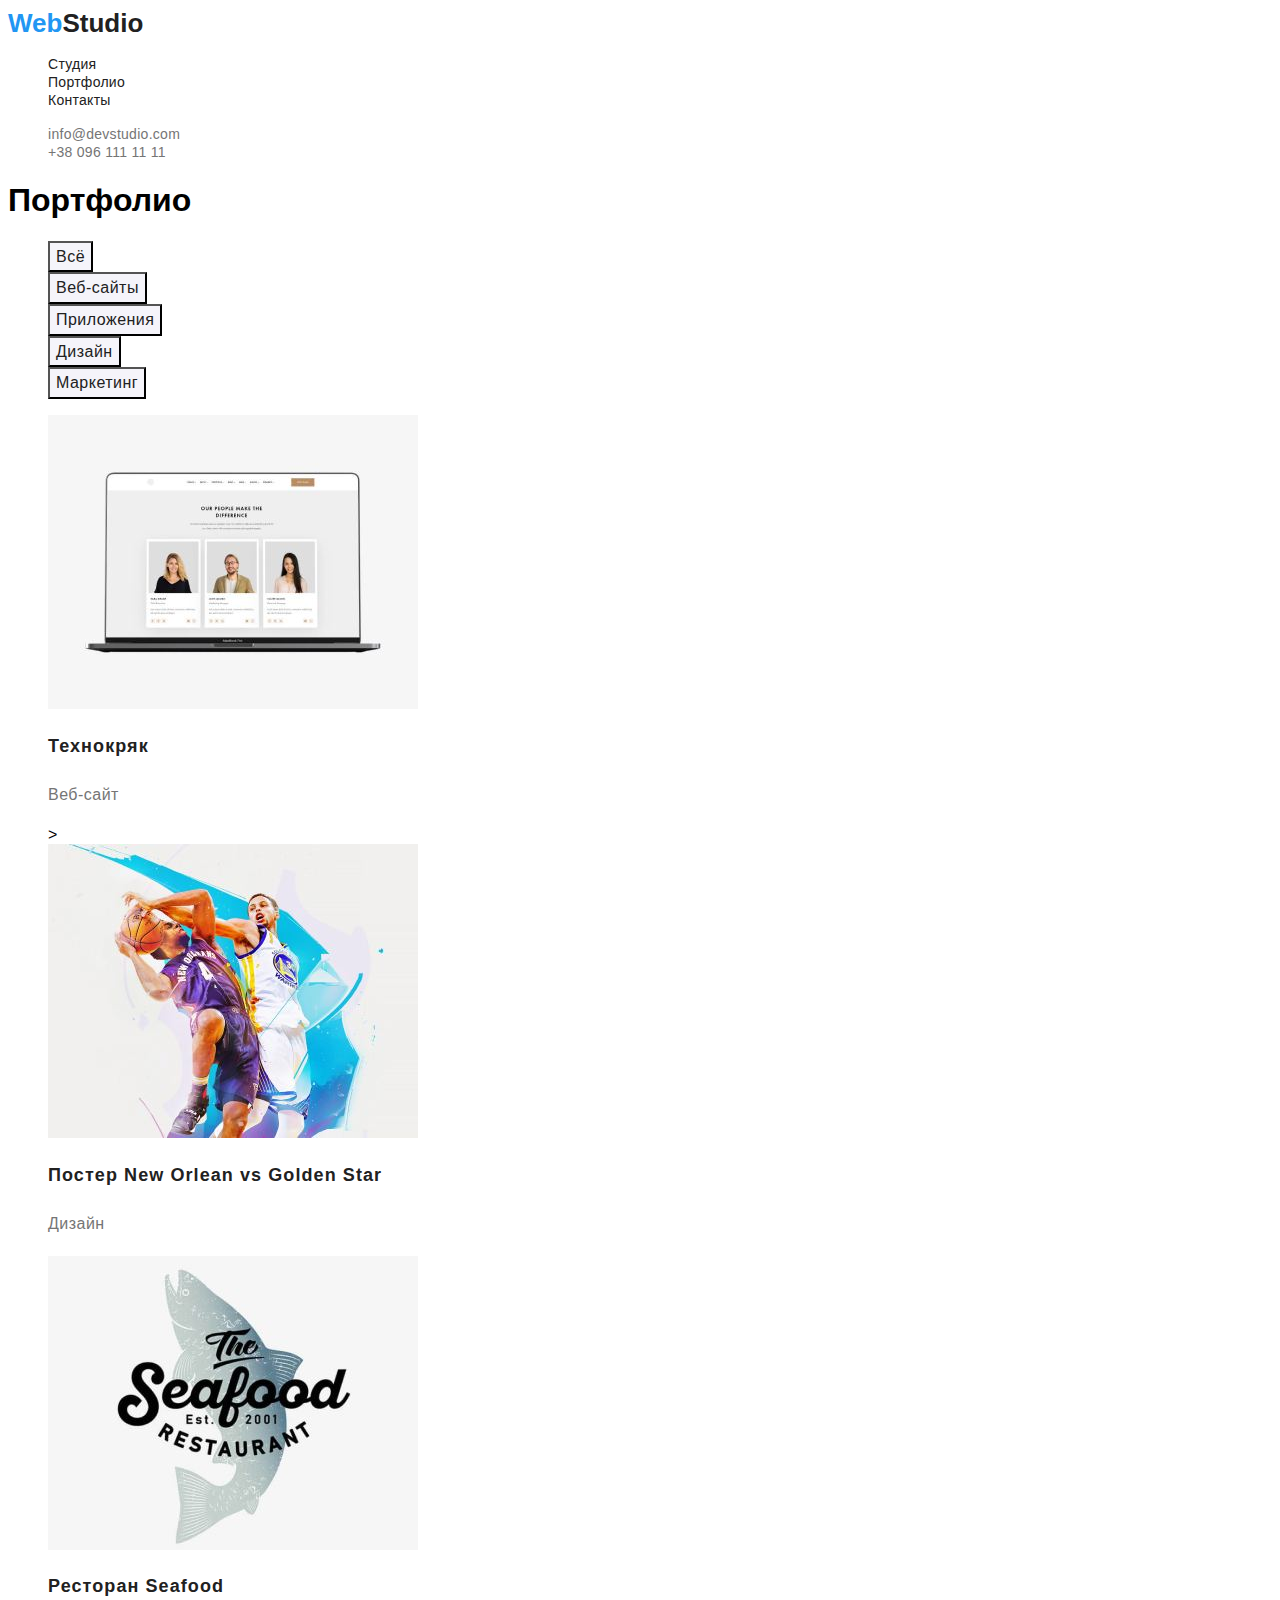
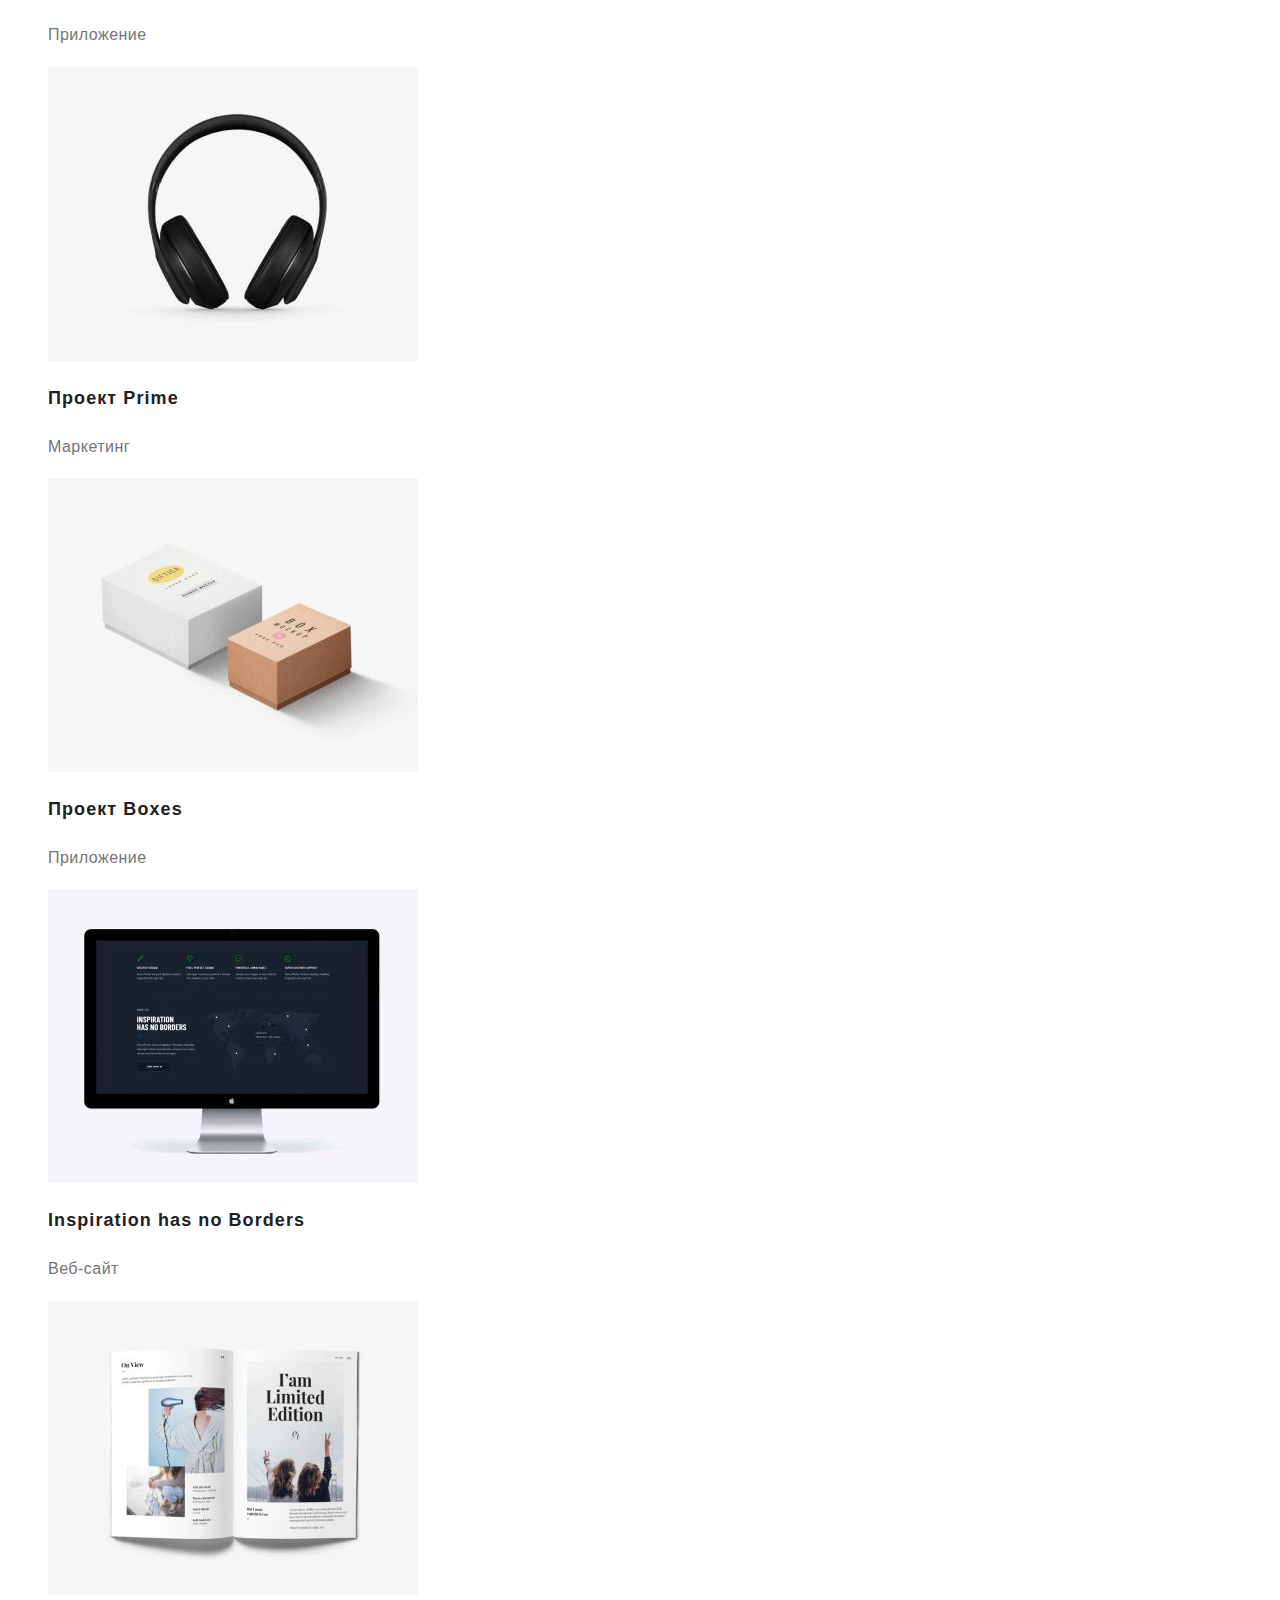
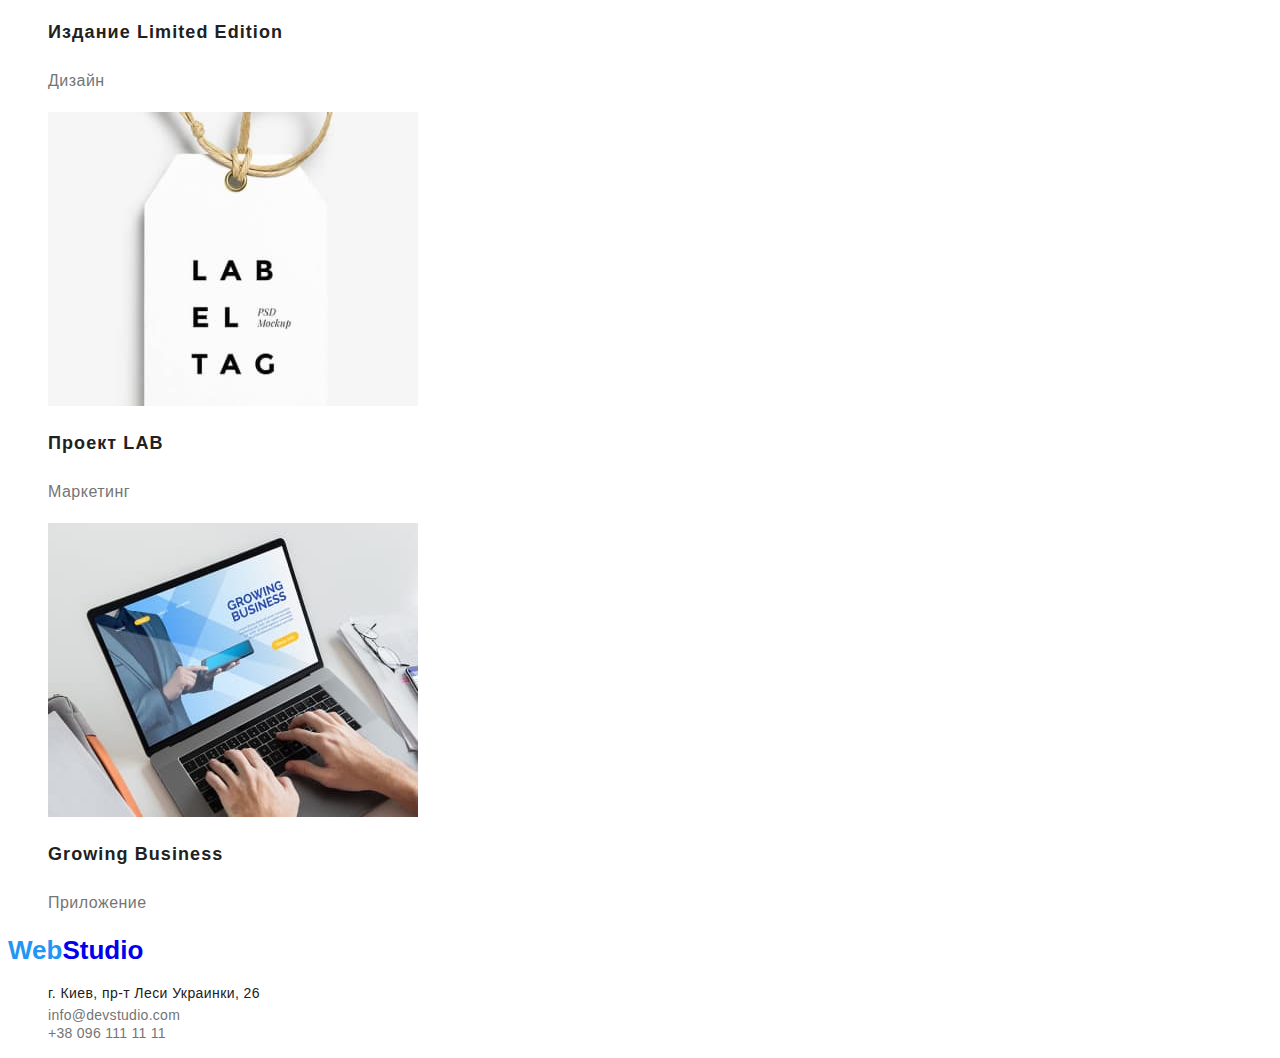
==== portfolio.html @ 3dcfaa9b "добавлена  разметка портфолио" ====
<!DOCTYPE html>
<html lang="ru">
<head>
    <meta charset="UTF-8">
    <meta http-equiv="X-UA-Compatible" content="IE=edge">
    <meta name="viewport" content="width=device-width, initial-scale=1.0">
    <title>Web Studio Portfolio</title>
    <link rel="preconnect" href="https://fonts.gstatic.com">
    <link href="https://fonts.go
            ogleapis.com/css2?family=Raleway:wght@700&family=Roboto:wght@400;500;700;900&display=swap" rel="stylesheet">
    <link rel="stelesheet" href="https://cdnjs.cloudflare.com/ajax/libs/modern-normalize/1.0.0/modern-normalize.min.css">
    <link rel="stylesheet" href="./css/style.css">
</head>
<body>
    <!--Шапка сайта-->
<header class="header">
    <nav class="navigation">
        <a class="logo link" href="./index.html"><span class="logo-web">Web</span><span
                class="logo-studio">Studio</span> </a>
        <ul class=" novigation-list list">
            <li class="novigation-item">
                <a class="navigation-link link" href="./index.html">Студия</a>
            </li>
            <li class="novigation-item">
                <a class="navigation-link link" href="./portfolio.html"> Портфолио</a>
            </li>
            <li class="novigation-item">
                <a class="navigation-link link" href="" class="">Контакты</a>
            </li>
        </ul>
    </nav>
    <ul class="contact-link list">
        <li><a class="tel-link link" href="mailto:info@devstudio.com">info@devstudio.com</a></li>
        <li><a class="mail-link link" href="tel:+380961111111">+38 096 111 11 11</a></li>
    </ul>

</header>
    <!--Novigation-->
    <main>
        <saction class="saction-button">
            <h1 class="main-title" >Портфолио</h1>
    <ul class="novigation-button list">
        <li class="novigation-button-list">
            <button class="novigation-button-link" type="button">Всё</button> 
        </li>
        <li class="novigation-button-list">
            <button class="novigation-button-link" type="button">Веб-сайты</button>
        </li>
        <li class="novigation-button-list">
            <button class="novigation-button-link" type="button">Приложения</button>
        </li>
        <li class="novigation-button-list">
            <button class="novigation-button-link" type="button">Дизайн</button>
        </li>
        <li class="novigation-button-list">
            <button class="novigation-button-link" type="button">Маркетинг</button>
        </li>
    </ul>
    </saction>
    <!--Novigation img-->
    <saction class="saction-img">
    <ul class="novigation-img list">
        <li class="img-list">
            <img class="img-link" src="./image/img1(1).jpg" alt="ноутбук" width="370">
            <h2 class="img-title">Технокряк</h2>
            <h3 class="img-position">Веб-сайт</h3>>
        </li>
        <li class="img-list">
            <img class="img-link" src="./image/img1(2).jpg" alt="баскетболисты" width="370">
            <h2 class="img-title" >Постер New Orlean vs Golden Star</h2>
            <h3 class="img-position">Дизайн</h3>
        </li>
        <li class="img-list">
            <img class="img-link" src="./image/img1(3).jpg" alt="логотип ресторана" width="370">
            <h2 class="img-title">Ресторан Seafood</h2>
            <h3 class="img-position">Приложение</h3>
        </li>
        <li class="img-list">
            <img class="img-link" src="./image/img1(4).jpg" alt="наушники" width="370">
            <h2 class="img-title">Проект Prime</h2>
            <h3 class="img-position">Маркетинг</h3>
        </li>
        <li class="img-list">
            <img class="img-link" src="./image/img1(5).jpg" alt="коробки" width="370">
            <h2 class="img-title">Проект Boxes</h2>
            <h3 class="img-position">Приложение</h3>
        </li>
        <li class="img-list">
            <img class="img-link" src="./image/img1(6).jpg" alt="монитор компьютера" width="370">
            <h2 class="img-title">Inspiration has no Borders</h2>
            <h3 class="img-position">Веб-сайт</h3>
        </li>
        <li class="img-list">
            <img class="img-link" src="./image/img1(7).jpg" alt="книга" width="370">
            <h2 class="img-title">Издание Limited Edition</h2>
            <h3 class="img-position">Дизайн</h3>
        </li>
        <li class="img-list"> 
            <img class="img-link" src="./image/img1(8).jpg" alt="бирка" width="370">
            <h2 class="img-title">Проект LAB</h2>
            <h3 class="img-position">Маркетинг</h3>
        </li>
        <li class="img-list">
            <img class="" src="./image/img1(9).jpg" alt="ноутбук" width="370">
            <h2 class="img-title">Growing Business</h2>
            <h3 class="img-position">Приложение</h3>
        </li>
    </ul>
    </saction>
    </main>
    <!--Подвал-->
    <footer>
        <a class="logo link" href="./index.html"> <span class="logo-web">Web</span>Studio </a>
    
        <ul class="contact-link list">
            <li>
                <a class=" address-link link" href="https://goo.gl/maps/ojynZYhiJymS1GTQ6" target="_blank"
                    rel="noopener noreferrer">г.
                    Киев, пр-т Леси Украинки, 26</a>
            </li>
            <li>
                <a class="tel-link link" href="mailto:info@devstudio.com">info@devstudio.com</a>
            </li>
            <li>
                <a class="mail-link link" href="tel:+380961111111">+38 096 111 11 11</a>
            </li>
        </ul>
        </ul>
    
    </footer>
    
</body>
</html>
---- css/style.css ----
body {
  font-family: "Roboto", sans-serif;
}
.link {
  text-decoration: none;
}
.list {
  list-style: none;
}
/*ШАПКА*/
.logo {
  font-family: "Raleway", sans-serif;
  font-style: normal;
  font-weight: bold;
  font-size: 26px;
  line-height: 1, 19;
}
.logo-web {
  color: #2196f3;
}
.logo-studio {
  color: #212121;
}
.navigation-link {
  font-family: "Roboto", sans-serif;
  font-style: 400;
  font-weight: 500;
  font-size: 14px;
  line-height: 1.14;
  letter-spacing: 0.02em;
  color: #212121;
}
.navigation-link:hover,
.navigation-link:focus {
  color: #2196f3;
}
.tel-link {
  font-family: "Roboto", sans-serif;
  font-style: 400;
  font-weight: 500;
  font-size: 14px;
  line-height: 1.14;
  letter-spacing: 0.02em;
  color: #757575;
}
.tel-link:hover,
.tel-link:focus {
  color: #2196f3;
}
.mail-link {
  font-family: "Roboto", sans-serif;
  font-style: 400;
  font-weight: 500;
  font-size: 14px;
  line-height: 1.14;
  letter-spacing: 0.02em;
  color: #757575;
}
.mail-link:hover,
.mail.link:focus {
  color: #2196f3;
}
/*ГЕРОЙ*/
.hero-title {
  font-family: "Roboto", sans-serif;
  font-style: 400;
  font-weight: 900;
  font-size: 44px;
  line-height: 1.36;
  letter-spacing: 0.06em;
  text-align: center;
  text-transform: uppercase;
}
.hero-button {
  font-family: "Roboto", sans-serif;
  font-style: 400;
  font-weight: 700;
  font-size: 16px;
  line-height: 1.9;
  letter-spacing: 0.06em;
  background: #2196f3;
  color: #ffffff;
  cursor: pointer;
}
/*ГЛАВНЫЕ ИДЕИ*/
.idea-list-title {
  font-family: "Roboto", sans-serif;
  font-style: 400;
  font-weight: 700;
  font-size: 14px;
  line-height: 1.14;
  letter-spacing: 0.03em;
  text-transform: uppercase;
  color: #212121;
}
.idea-list-position {
  font-family: "Roboto", sans-serif;
  font-style: 400;
  font-weight: 400;
  font-size: 14px;
  line-height: 1.7;
  letter-spacing: 0.03em;
  color: #757575;
}
/*чЕМ МЫ ЗАНИМАЕМСЯ*/
.emp-title {
  font-family: "Roboto", sans-serif;
  font-style: 400;
  font-weight: 700;
  font-size: 36px;
  line-height: 1.16;
  text-align: center;
  letter-spacing: 0.03em;
  color: #212121;
}
/*кОМАНДА*/
.team-title {
  font-family: "Roboto", sans-serif;
  font-style: 400;
  font-weight: 700;
  font-size: 36px;
  line-height: 1.16;
  text-align: center;
  letter-spacing: 0.03em;
  color: #212121;
}
.title-name {
  font-family: "Roboto", sans-serif;
  font-style: 400;
  font-weight: 500;
  font-size: 16px;
  line-height: 1.18;
  letter-spacing: 0.03em;
  color: #212121;
}
.team-position {
  font-family: "Roboto", sans-serif;
  font-style: 400;
  font-weight: 400;
  font-size: 16px;
  line-height: 1, 18;
  letter-spacing: 0.03em;
  color: #757575;
}
/*ПОДВАЛ*/
.address-link {
  font-family: "Roboto", sans-serif;
  font-style: 400;
  font-weight: 400;
  font-size: 14px;
  line-height: 1.71;
  letter-spacing: 0.03em;

  /*color: #FFFFFF;*/
  color: #212121;
}

/*PORTFOLIO*/
.novigation-button-link {
  font-family: "Roboto", sans-serif;
  font-style: 400;
  font-weight: 500;
  font-size: 16px;
  line-height: 1.6;
  text-align: center;
  letter-spacing: 0.03em;
  color: #212121;
  background: #f5f4fa;
}
.novigation-button-link:hover,
.novigation-button-link:focus {
  background-color: #2196f3;
  color: #ffffff;
}
.img-title {
  font-family: "Roboto", sans-serif;
  font-style: 400;
  font-weight: 700;
  font-size: 18px;
  line-height: 2;
  letter-spacing: 0.06em;
  color: #212121;
}
.img-position {
  font-family: "Roboto", sans-serif;
  font-style: 400;
  font-weight: 400;
  font-size: 16px;
  line-height: 1.9;
  letter-spacing: 0.03em;
  color: #757575;
}
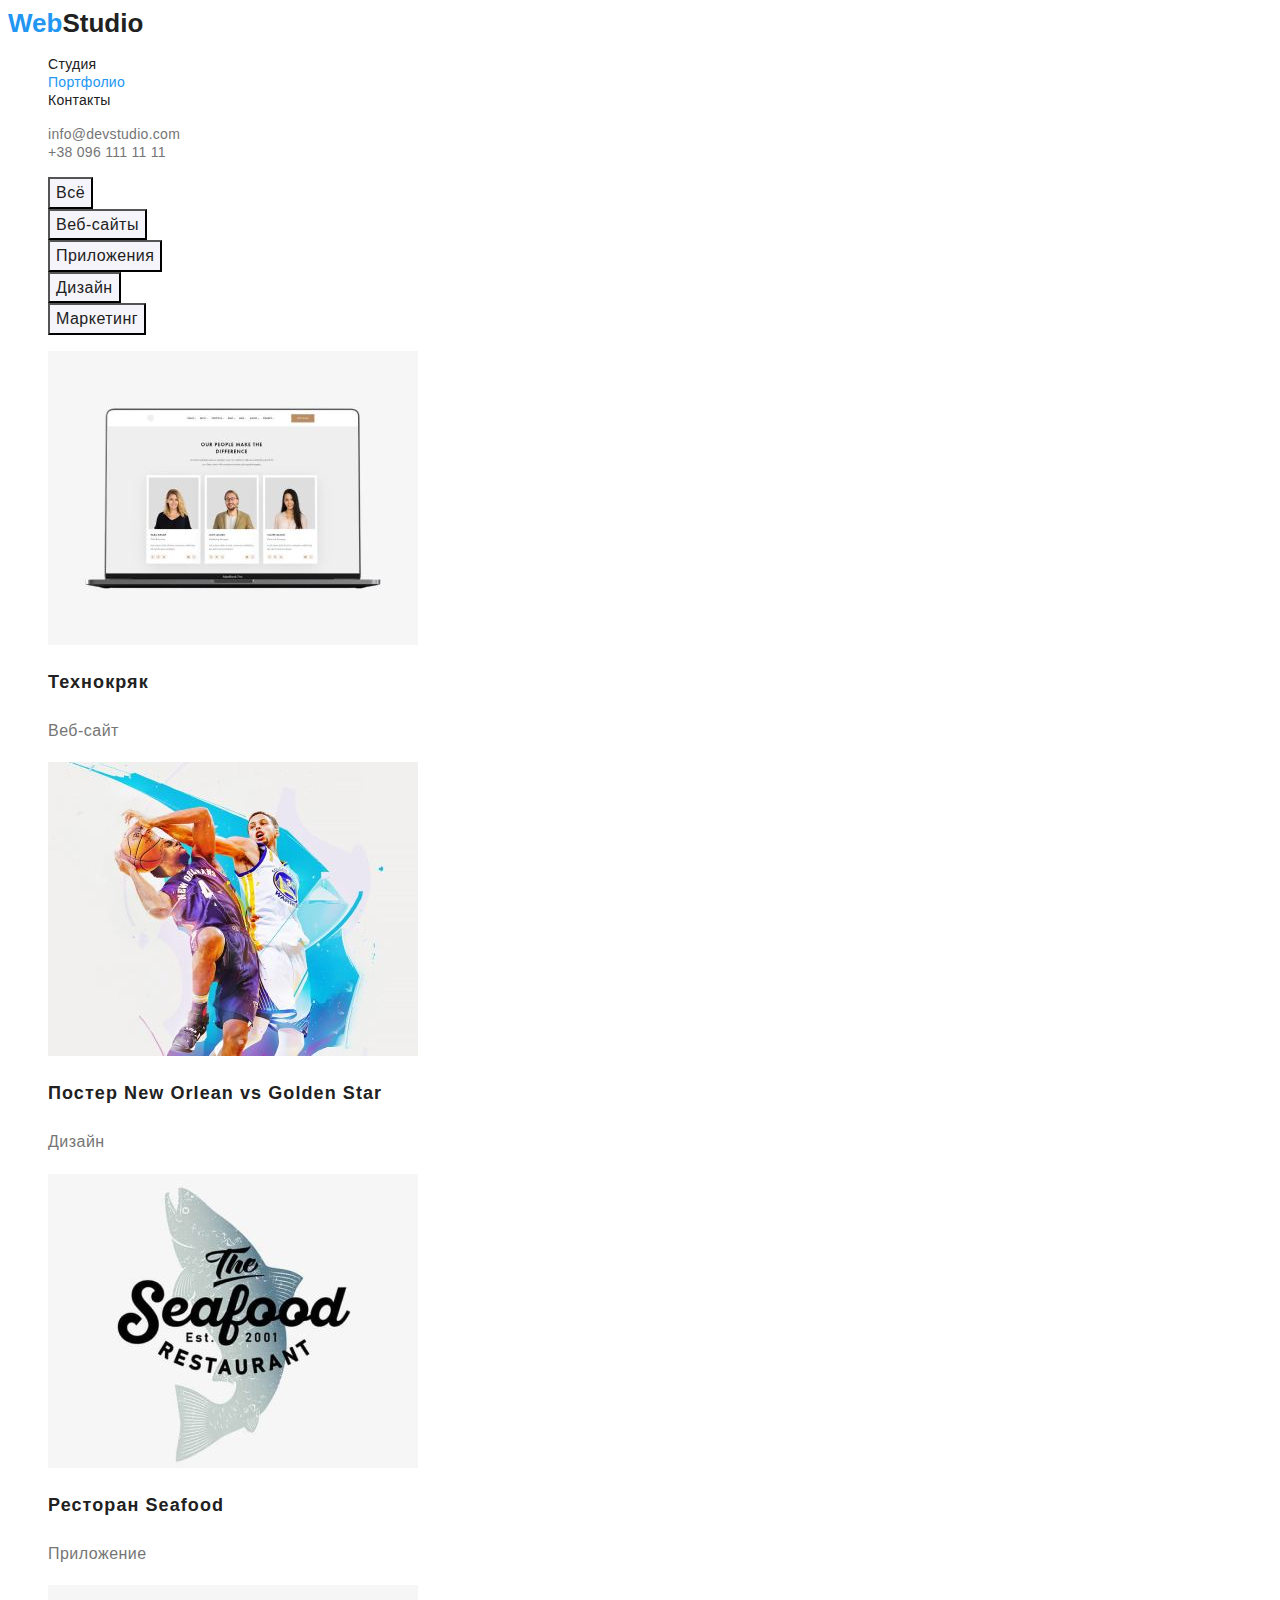
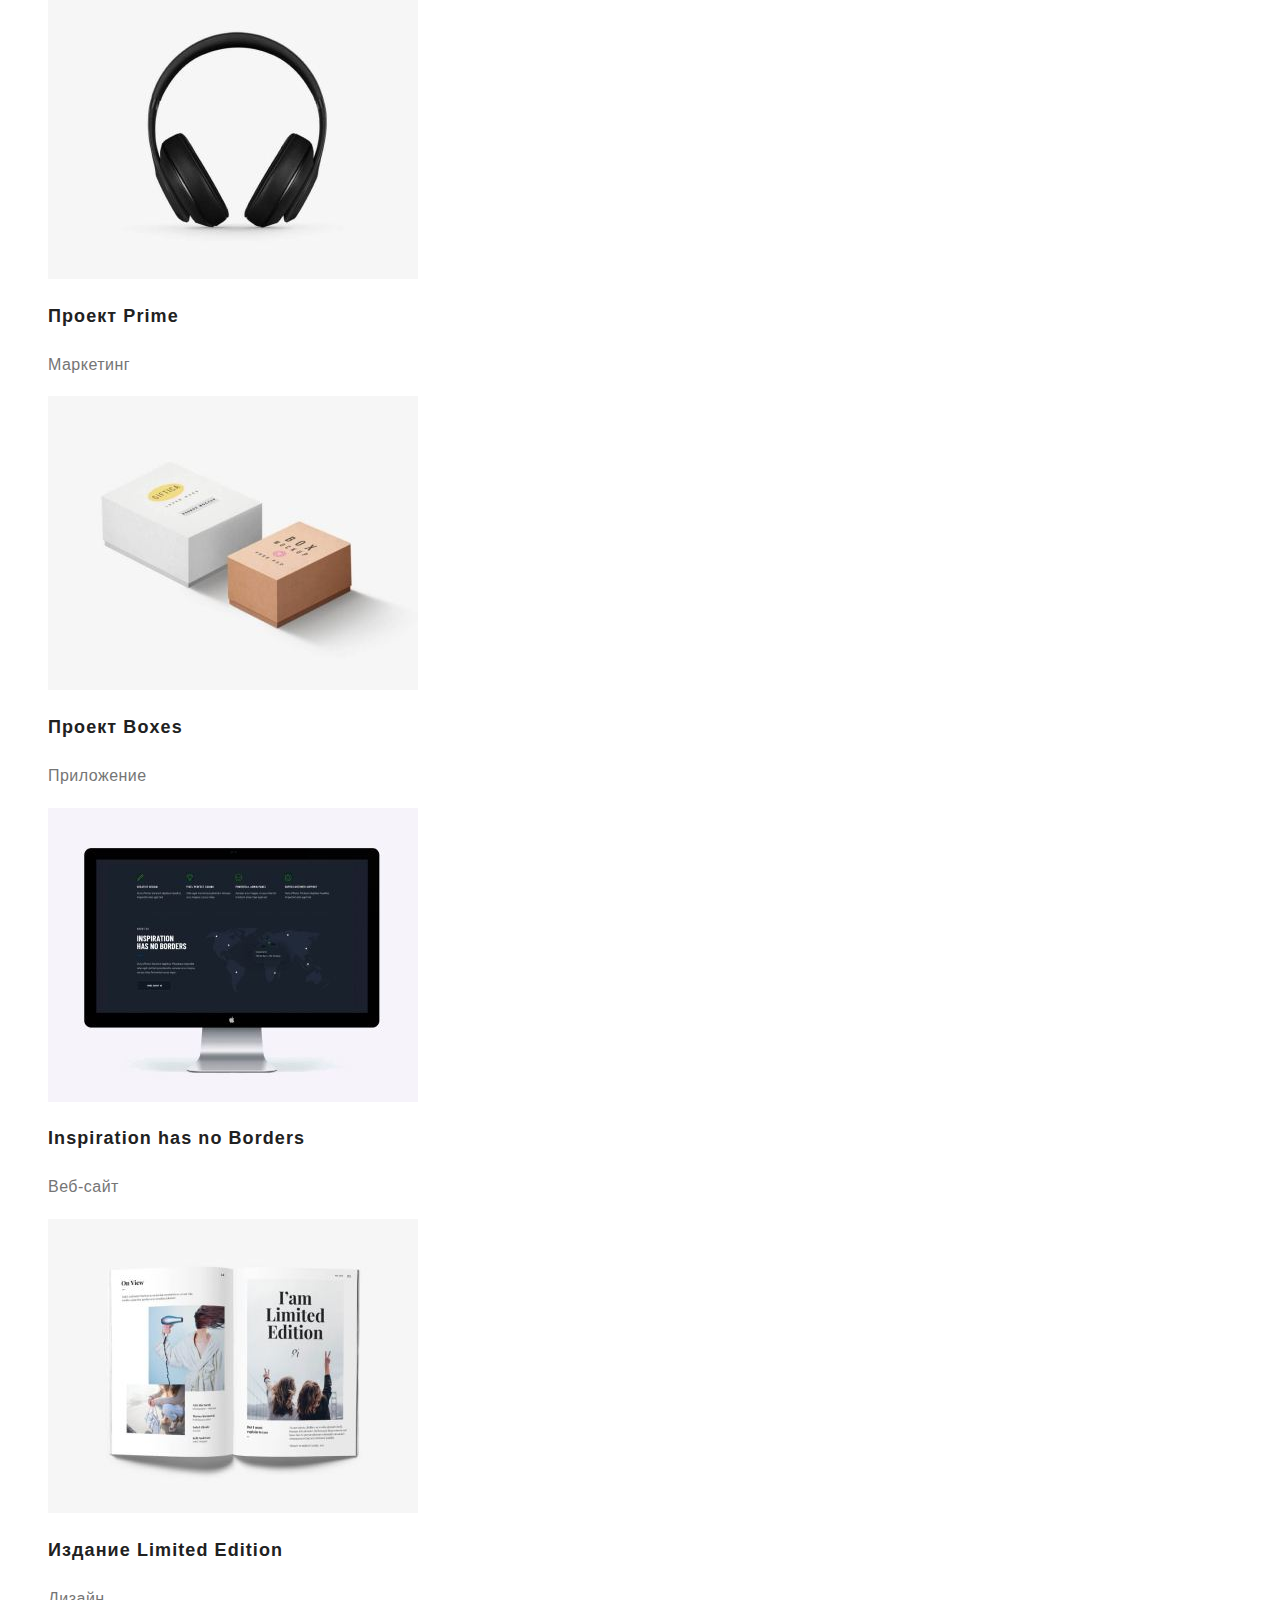
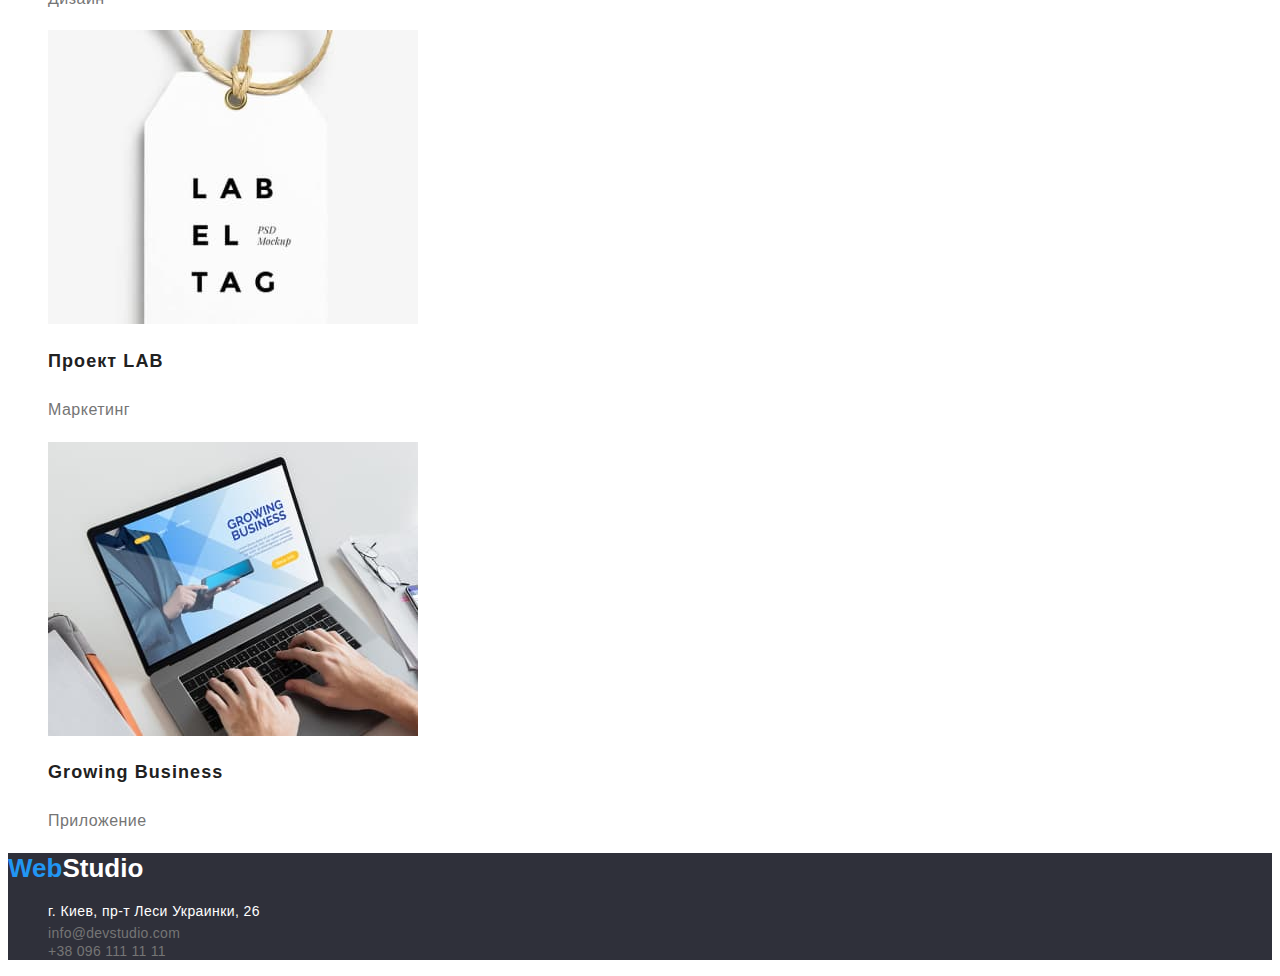
==== commit cc458610: "подсветила страницы" ====
--- a/portfolio.html
+++ b/portfolio.html
@@ -22,7 +22,7 @@
                 <a class="navigation-link link" href="./index.html">Студия</a>
             </li>
             <li class="novigation-item">
-                <a class="navigation-link link" href="./portfolio.html"> Портфолио</a>
+                <a class="navigation-link link active" href="./portfolio.html"> Портфолио</a>
             </li>
             <li class="novigation-item">
                 <a class="navigation-link link" href="" class="">Контакты</a>
@@ -38,7 +38,7 @@
     <!--Novigation-->
     <main>
         <saction class="saction-button">
-            <h1 class="main-title" >Портфолио</h1>
+            <h1 class="main-title hiden" >Портфолио</h1>
     <ul class="novigation-button list">
         <li class="novigation-button-list">
             <button class="novigation-button-link" type="button">Всё</button> 
@@ -63,7 +63,7 @@
         <li class="img-list">
             <img class="img-link" src="./image/img1(1).jpg" alt="ноутбук" width="370">
             <h2 class="img-title">Технокряк</h2>
-            <h3 class="img-position">Веб-сайт</h3>>
+            <h3 class="img-position">Веб-сайт</h3>
         </li>
         <li class="img-list">
             <img class="img-link" src="./image/img1(2).jpg" alt="баскетболисты" width="370">
@@ -109,8 +109,9 @@
     </saction>
     </main>
     <!--Подвал-->
-    <footer>
-        <a class="logo link" href="./index.html"> <span class="logo-web">Web</span>Studio </a>
+    <footer class="footer">
+        <a class="logo link" href="./index.html"> <span class="logo-web">Web</span><span class="logo-web-stodio">Studio</span> </a>
+
     
         <ul class="contact-link list">
             <li>
@@ -125,7 +126,6 @@
                 <a class="mail-link link" href="tel:+380961111111">+38 096 111 11 11</a>
             </li>
         </ul>
-        </ul>
     
     </footer>
     
--- a/css/style.css
+++ b/css/style.css
@@ -1,5 +1,6 @@
 body {
   font-family: "Roboto", sans-serif;
+  font-style: normal;
 }
 .link {
   text-decoration: none;
@@ -13,7 +14,7 @@
   font-style: normal;
   font-weight: bold;
   font-size: 26px;
-  line-height: 1, 19;
+  line-height: 1.19;
 }
 .logo-web {
   color: #2196f3;
@@ -23,20 +24,25 @@
 }
 .navigation-link {
   font-family: "Roboto", sans-serif;
-  font-style: 400;
+  font-style: normal;
   font-weight: 500;
   font-size: 14px;
   line-height: 1.14;
   letter-spacing: 0.02em;
   color: #212121;
 }
+.active {
+  color: #2196f3;
+}
+
 .navigation-link:hover,
 .navigation-link:focus {
   color: #2196f3;
 }
+
 .tel-link {
   font-family: "Roboto", sans-serif;
-  font-style: 400;
+  font-style: normal;
   font-weight: 500;
   font-size: 14px;
   line-height: 1.14;
@@ -49,7 +55,7 @@
 }
 .mail-link {
   font-family: "Roboto", sans-serif;
-  font-style: 400;
+  font-style: normal;
   font-weight: 500;
   font-size: 14px;
   line-height: 1.14;
@@ -61,20 +67,24 @@
   color: #2196f3;
 }
 /*ГЕРОЙ*/
+.hero {
+  background: #2f303a;
+}
 .hero-title {
   font-family: "Roboto", sans-serif;
-  font-style: 400;
-  font-weight: 900;
+  font-style: normal;
+  font-weight: bolder;
   font-size: 44px;
   line-height: 1.36;
   letter-spacing: 0.06em;
   text-align: center;
   text-transform: uppercase;
+  color: #ffffff;
 }
 .hero-button {
   font-family: "Roboto", sans-serif;
-  font-style: 400;
-  font-weight: 700;
+  font-style: normal;
+  font-weight: bold;
   font-size: 16px;
   line-height: 1.9;
   letter-spacing: 0.06em;
@@ -85,8 +95,8 @@
 /*ГЛАВНЫЕ ИДЕИ*/
 .idea-list-title {
   font-family: "Roboto", sans-serif;
-  font-style: 400;
-  font-weight: 700;
+  font-style: normal;
+  font-weight: bold;
   font-size: 14px;
   line-height: 1.14;
   letter-spacing: 0.03em;
@@ -95,8 +105,8 @@
 }
 .idea-list-position {
   font-family: "Roboto", sans-serif;
-  font-style: 400;
-  font-weight: 400;
+  font-style: normal;
+  font-weight: normal;
   font-size: 14px;
   line-height: 1.7;
   letter-spacing: 0.03em;
@@ -105,8 +115,8 @@
 /*чЕМ МЫ ЗАНИМАЕМСЯ*/
 .emp-title {
   font-family: "Roboto", sans-serif;
-  font-style: 400;
-  font-weight: 700;
+  font-style: normal;
+  font-weight: bold;
   font-size: 36px;
   line-height: 1.16;
   text-align: center;
@@ -116,8 +126,8 @@
 /*кОМАНДА*/
 .team-title {
   font-family: "Roboto", sans-serif;
-  font-style: 400;
-  font-weight: 700;
+  font-style: normal;
+  font-weight: bold;
   font-size: 36px;
   line-height: 1.16;
   text-align: center;
@@ -126,7 +136,7 @@
 }
 .title-name {
   font-family: "Roboto", sans-serif;
-  font-style: 400;
+  font-style: normal;
   font-weight: 500;
   font-size: 16px;
   line-height: 1.18;
@@ -135,31 +145,41 @@
 }
 .team-position {
   font-family: "Roboto", sans-serif;
-  font-style: 400;
-  font-weight: 400;
-  font-size: 16px;
-  line-height: 1, 18;
+  font-style: normal;
+  font-weight: normal;
+  font-size: 16px;
+  line-height: 1.18;
   letter-spacing: 0.03em;
   color: #757575;
 }
 /*ПОДВАЛ*/
+.footer {
+  background: #2f303a;
+}
 .address-link {
   font-family: "Roboto", sans-serif;
-  font-style: 400;
-  font-weight: 400;
+  font-style: normal;
+  font-weight: normal;
   font-size: 14px;
   line-height: 1.71;
   letter-spacing: 0.03em;
-
-  /*color: #FFFFFF;*/
-  color: #212121;
+  color: #ffffff;
+}
+.logo-web-stodio {
+  color: #ffffff;
 }
 
 /*PORTFOLIO*/
+.hiden {
+  display: none;
+}
+.active {
+  color: #2196f3;
+}
 .novigation-button-link {
   font-family: "Roboto", sans-serif;
-  font-style: 400;
-  font-weight: 500;
+  font-style: normal;
+  font-weight: medium;
   font-size: 16px;
   line-height: 1.6;
   text-align: center;
@@ -174,8 +194,8 @@
 }
 .img-title {
   font-family: "Roboto", sans-serif;
-  font-style: 400;
-  font-weight: 700;
+  font-style: normal;
+  font-weight: bold;
   font-size: 18px;
   line-height: 2;
   letter-spacing: 0.06em;
@@ -183,8 +203,8 @@
 }
 .img-position {
   font-family: "Roboto", sans-serif;
-  font-style: 400;
-  font-weight: 400;
+  font-style: normal;
+  font-weight: normal;
   font-size: 16px;
   line-height: 1.9;
   letter-spacing: 0.03em;
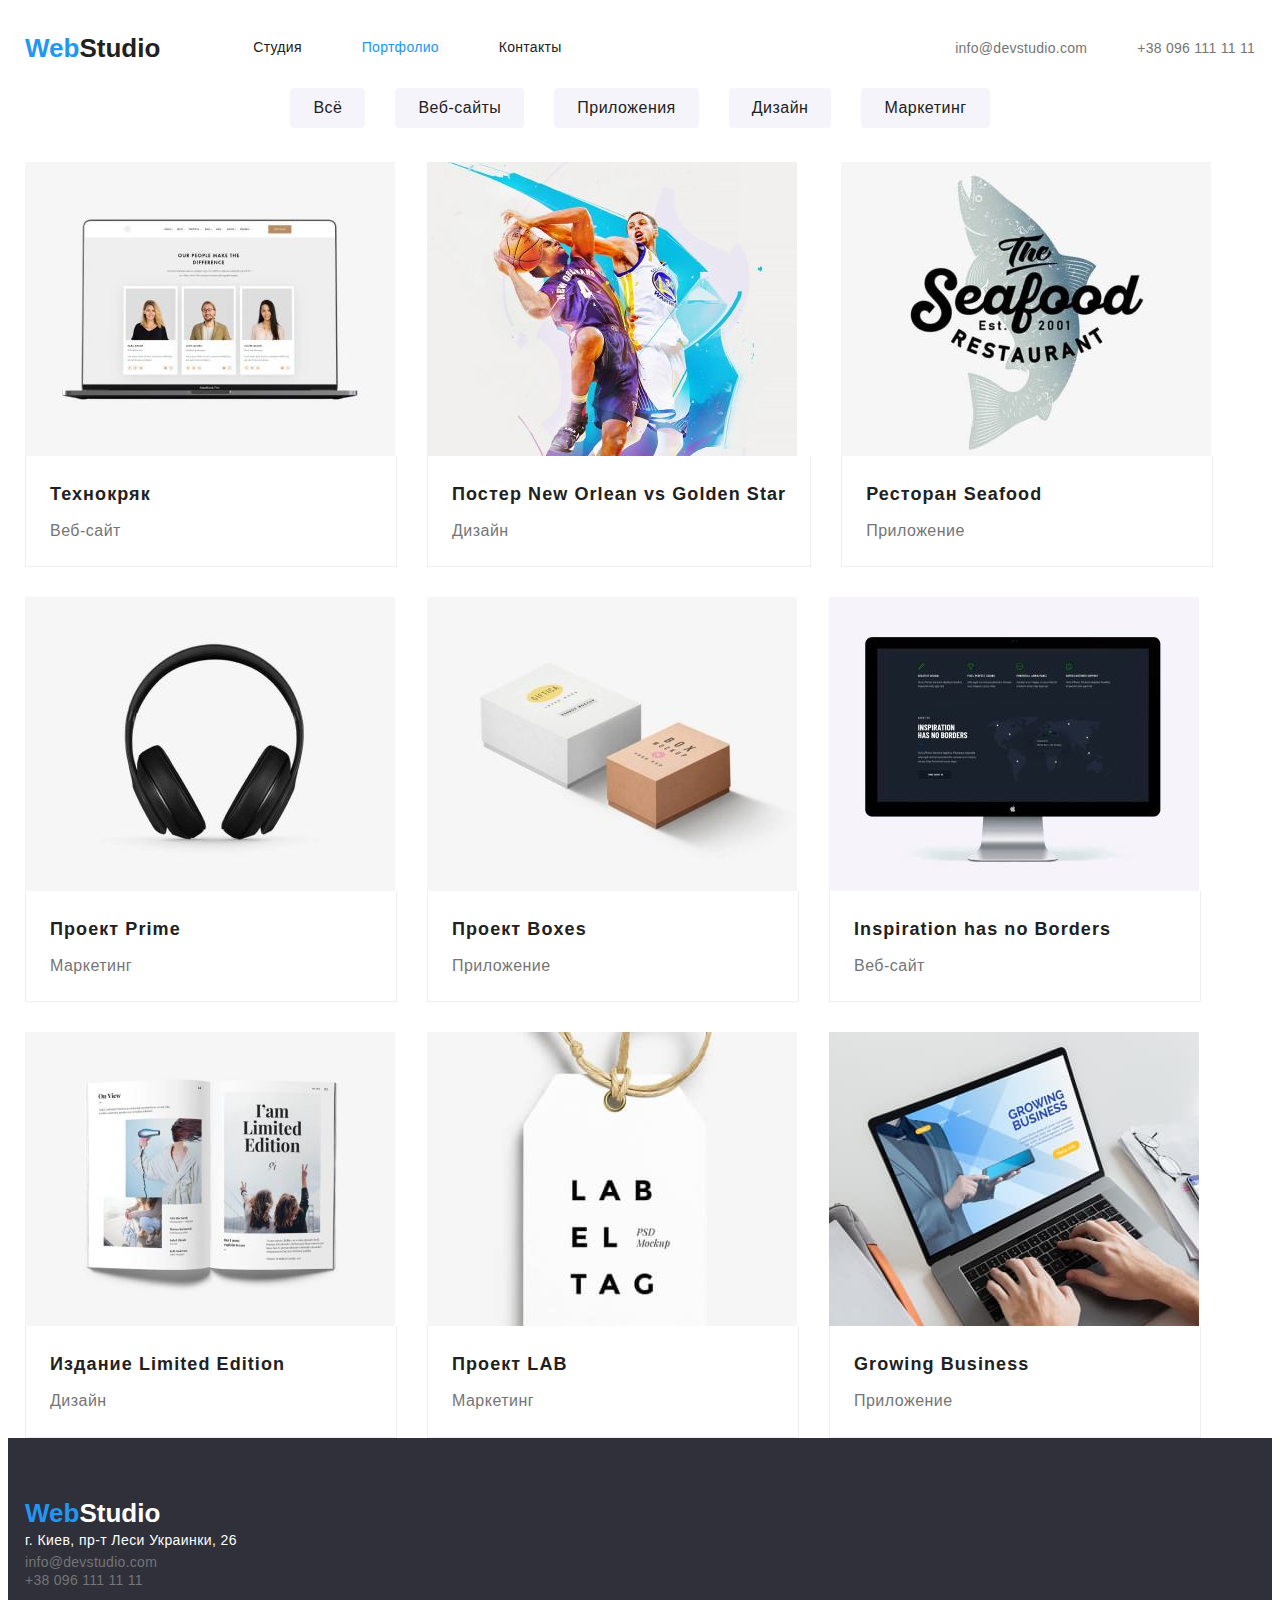
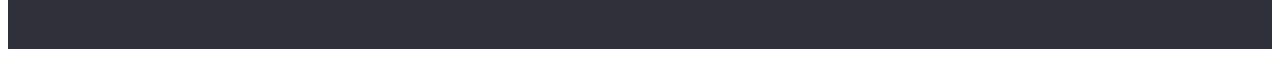
==== commit 0255cb11: "." ====
--- a/portfolio.html
+++ b/portfolio.html
@@ -8,36 +8,39 @@
     <link rel="preconnect" href="https://fonts.gstatic.com">
     <link href="https://fonts.go
             ogleapis.com/css2?family=Raleway:wght@700&family=Roboto:wght@400;500;700;900&display=swap" rel="stylesheet">
-    <link rel="stelesheet" href="https://cdnjs.cloudflare.com/ajax/libs/modern-normalize/1.0.0/modern-normalize.min.css">
+    <link rel="stelesheet" href=https://cdnjs.cloudflare.com/ajax/libs/modern-normalize/1.0.0/modern-normalize.css>
     <link rel="stylesheet" href="./css/style.css">
 </head>
 <body>
     <!--Шапка сайта-->
-<header class="header">
-    <nav class="navigation">
-        <a class="logo link" href="./index.html"><span class="logo-web">Web</span><span
-                class="logo-studio">Studio</span> </a>
-        <ul class=" novigation-list list">
-            <li class="novigation-item">
-                <a class="navigation-link link" href="./index.html">Студия</a>
-            </li>
-            <li class="novigation-item">
-                <a class="navigation-link link active" href="./portfolio.html"> Портфолио</a>
-            </li>
-            <li class="novigation-item">
-                <a class="navigation-link link" href="" class="">Контакты</a>
-            </li>
-        </ul>
-    </nav>
-    <ul class="contact-link list">
-        <li><a class="tel-link link" href="mailto:info@devstudio.com">info@devstudio.com</a></li>
-        <li><a class="mail-link link" href="tel:+380961111111">+38 096 111 11 11</a></li>
-    </ul>
+    <header class="header">
+        <div class="container-header container">
+            <nav class="navigation">
+                <a class="logo link" href="./index.html"><span class="logo-web">Web</span><span
+                        class="logo-studio">Studio</span> </a>
+                <ul class=" novigation-list list">
+                    <li class="novigation-item">
+                        <a class="navigation-link link" href="./index.html">Студия</a>
+                    </li>
+                    <li class="novigation-item">
+                        <a class="navigation-link link active" href="./portfolio.html"> Портфолио</a>
+                    </li>
+                    <li class="novigation-item">
+                        <a class="navigation-link link" href="" class="">Контакты</a>
+                    </li>
+                </ul>
+            </nav>
+            <ul class="contact-link list">
+                <li><a class="tel-link link" href="mailto:info@devstudio.com">info@devstudio.com</a></li>
+                <li><a class="mail-link link" href="tel:+380961111111">+38 096 111 11 11</a></li>
+            </ul>
+        </div>
+    </header>
 
-</header>
     <!--Novigation-->
     <main>
-        <saction class="saction-button">
+        <section class="portfolio-list container">
+        <div class="saction-button">
             <h1 class="main-title hiden" >Портфолио</h1>
     <ul class="novigation-button list">
         <li class="novigation-button-list">
@@ -56,78 +59,101 @@
             <button class="novigation-button-link" type="button">Маркетинг</button>
         </li>
     </ul>
-    </saction>
+    </div>
     <!--Novigation img-->
-    <saction class="saction-img">
+    <div class="saction-img">
     <ul class="novigation-img list">
         <li class="img-list">
             <img class="img-link" src="./image/img1(1).jpg" alt="ноутбук" width="370">
-            <h2 class="img-title">Технокряк</h2>
+            <div  class="img-discriptions">
+                <h2 class="img-title">Технокряк</h2>
             <h3 class="img-position">Веб-сайт</h3>
+            </div>
         </li>
         <li class="img-list">
             <img class="img-link" src="./image/img1(2).jpg" alt="баскетболисты" width="370">
-            <h2 class="img-title" >Постер New Orlean vs Golden Star</h2>
+            <div class="img-discriptions">
+            <h2 class="img-title"> Постер New Orlean vs Golden Star</h2>
             <h3 class="img-position">Дизайн</h3>
+            </div>
         </li>
         <li class="img-list">
             <img class="img-link" src="./image/img1(3).jpg" alt="логотип ресторана" width="370">
+            <div class="img-discriptions">
             <h2 class="img-title">Ресторан Seafood</h2>
             <h3 class="img-position">Приложение</h3>
+            </div>
         </li>
         <li class="img-list">
             <img class="img-link" src="./image/img1(4).jpg" alt="наушники" width="370">
+            <div class="img-discriptions">
             <h2 class="img-title">Проект Prime</h2>
             <h3 class="img-position">Маркетинг</h3>
+            </div>
         </li>
         <li class="img-list">
             <img class="img-link" src="./image/img1(5).jpg" alt="коробки" width="370">
-            <h2 class="img-title">Проект Boxes</h2>
+           <div class="img-discriptions">
+             <h2 class="img-title">Проект Boxes</h2>
             <h3 class="img-position">Приложение</h3>
+            </div>
         </li>
         <li class="img-list">
             <img class="img-link" src="./image/img1(6).jpg" alt="монитор компьютера" width="370">
+            <div class="img-discriptions">
             <h2 class="img-title">Inspiration has no Borders</h2>
             <h3 class="img-position">Веб-сайт</h3>
+            </div>
         </li>
         <li class="img-list">
             <img class="img-link" src="./image/img1(7).jpg" alt="книга" width="370">
+           <div class="img-discriptions">
             <h2 class="img-title">Издание Limited Edition</h2>
             <h3 class="img-position">Дизайн</h3>
+            </div>
         </li>
         <li class="img-list"> 
             <img class="img-link" src="./image/img1(8).jpg" alt="бирка" width="370">
+            <div class="img-discriptions">
             <h2 class="img-title">Проект LAB</h2>
             <h3 class="img-position">Маркетинг</h3>
+            </div>
         </li>
         <li class="img-list">
             <img class="" src="./image/img1(9).jpg" alt="ноутбук" width="370">
+            <div class="img-discriptions">
             <h2 class="img-title">Growing Business</h2>
             <h3 class="img-position">Приложение</h3>
+            </div>
         </li>
     </ul>
-    </saction>
+    </div>
+    </section>
     </main>
     <!--Подвал-->
-    <footer class="footer">
-        <a class="logo link" href="./index.html"> <span class="logo-web">Web</span><span class="logo-web-stodio">Studio</span> </a>
-
-    
-        <ul class="contact-link list">
-            <li>
-                <a class=" address-link link" href="https://goo.gl/maps/ojynZYhiJymS1GTQ6" target="_blank"
-                    rel="noopener noreferrer">г.
-                    Киев, пр-т Леси Украинки, 26</a>
-            </li>
-            <li>
-                <a class="tel-link link" href="mailto:info@devstudio.com">info@devstudio.com</a>
-            </li>
-            <li>
-                <a class="mail-link link" href="tel:+380961111111">+38 096 111 11 11</a>
-            </li>
-        </ul>
-    
-    </footer>
+    <section class=" class-footer">
+        <footer class="footer">
+            <div class="container">
+                <a class="logo-footer link" href="./index.html"> <span class="logo-web">Web</span><span
+                        class="logo-web-stodio">Studio</span> </a>
+            </div>
+            <div class="container">
+                <ul class="contact-link-footer list">
+                    <li>
+                        <a class=" address-link link" href="https://goo.gl/maps/ojynZYhiJymS1GTQ6" target="_blank"
+                            rel="noopener noreferrer">г.
+                            Киев, пр-т Леси Украинки, 26</a>
+                    </li>
+                    <li>
+                        <a class="tel-link-footer link" href="mailto:info@devstudio.com">info@devstudio.com</a>
+                    </li>
+                    <li>
+                        <a class="mail-link-footer link" href="tel:+380961111111">+38 096 111 11 11</a>
+                    </li>
+                </ul>
+            </div>
+        </footer>
+    </section>
     
 </body>
 </html>--- a/css/style.css
+++ b/css/style.css
@@ -1,3 +1,21 @@
+h1,
+h2,
+h3,
+h4,
+h5,
+h6,
+p {
+  margin: 0;
+}
+ul,
+ol {
+  margin: 0;
+  padding: 0;
+}
+img {
+  display: block;
+}
+
 body {
   font-family: "Roboto", sans-serif;
   font-style: normal;
@@ -8,8 +26,48 @@
 .list {
   list-style: none;
 }
+.container {
+  margin: auto;
+  width: 1230px;
+  padding-left: 15px;
+  padding-right: 15px;
+}
 /*ШАПКА*/
+.container-header {
+  display: flex;
+  align-items: center;
+}
+
+.header {
+  display: flex;
+  align-items: center;
+}
+.novigation-list {
+  display: flex;
+  align-items: center;
+}
+.navigation {
+  display: flex;
+  align-items: center;
+}
+
+.novigation-list .novigation-item + .novigation-item {
+  margin-left: 60px;
+}
+.novigation-list .navigation-link {
+  display: block;
+  padding-top: 32px;
+  padding-bottom: 32px;
+}
+.contact-link {
+  margin-left: auto;
+  display: flex;
+}
+.contact-link .contact-inf + .contact-inf {
+  margin-left: 50px;
+}
 .logo {
+  margin-right: 93px;
   font-family: "Raleway", sans-serif;
   font-style: normal;
   font-weight: bold;
@@ -41,6 +99,7 @@
 }
 
 .tel-link {
+  margin-right: 50px;
   font-family: "Roboto", sans-serif;
   font-style: normal;
   font-weight: 500;
@@ -69,8 +128,17 @@
 /*ГЕРОЙ*/
 .hero {
   background: #2f303a;
+  padding-top: 200px;
+  padding-bottom: 200px;
+  margin-left: auto;
+  margin-right: auto;
+  text-align: center;
 }
 .hero-title {
+  margin: auto;
+  max-width: 696px;
+  height: 120px;
+  margin-bottom: 30px;
   font-family: "Roboto", sans-serif;
   font-style: normal;
   font-weight: bolder;
@@ -82,6 +150,8 @@
   color: #ffffff;
 }
 .hero-button {
+  padding: 10px 32px;
+  min-width: 136px;
   font-family: "Roboto", sans-serif;
   font-style: normal;
   font-weight: bold;
@@ -93,7 +163,22 @@
   cursor: pointer;
 }
 /*ГЛАВНЫЕ ИДЕИ*/
+.idea-list {
+  display: flex;
+  align-items: center;
+}
+.idea-list-item {
+  flex-basis: calc(100% / 4-30px);
+}
+.idea-list .idea-list-item + .idea-list-item {
+  margin-left: 30px;
+}
+.idea {
+  padding-top: 94px;
+  padding-bottom: 94px;
+}
 .idea-list-title {
+  margin-bottom: 10px;
   font-family: "Roboto", sans-serif;
   font-style: normal;
   font-weight: bold;
@@ -113,7 +198,17 @@
   color: #757575;
 }
 /*чЕМ МЫ ЗАНИМАЕМСЯ*/
+.emp-list .emp-list-item + .emp-list-item {
+  margin-left: 30px;
+}
+.emp-list {
+  display: flex;
+}
+.employ {
+  padding-bottom: 94px;
+}
 .emp-title {
+  margin-bottom: 50px;
   font-family: "Roboto", sans-serif;
   font-style: normal;
   font-weight: bold;
@@ -124,7 +219,23 @@
   color: #212121;
 }
 /*кОМАНДА*/
+
+.team-list {
+  display: flex;
+}
+.team-list .team-list-item + .team-list-item {
+  padding-left: 30px;
+}
+.team {
+  padding-top: 94px;
+  padding-bottom: 94px;
+  background: #f5f4fa;
+}
+.team-list-img {
+  margin-bottom: 30px;
+}
 .team-title {
+  margin-bottom: 50px;
   font-family: "Roboto", sans-serif;
   font-style: normal;
   font-weight: bold;
@@ -135,6 +246,7 @@
   color: #212121;
 }
 .title-name {
+  margin-bottom: 10px;
   font-family: "Roboto", sans-serif;
   font-style: normal;
   font-weight: 500;
@@ -153,10 +265,22 @@
   color: #757575;
 }
 /*ПОДВАЛ*/
-.footer {
+.class-footer {
+  padding-top: 60px;
+  padding-bottom: 60px;
   background: #2f303a;
 }
+.logo-footer {
+  margin-bottom: 20px;
+  font-family: "Raleway", sans-serif;
+  font-style: normal;
+  font-weight: bold;
+  font-size: 26px;
+  line-height: 1.19;
+}
+
 .address-link {
+  margin-bottom: 9px;
   font-family: "Roboto", sans-serif;
   font-style: normal;
   font-weight: normal;
@@ -168,8 +292,42 @@
 .logo-web-stodio {
   color: #ffffff;
 }
-
+.tel-link-footer {
+  margin-bottom: 9px;
+  font-family: "Roboto", sans-serif;
+  font-style: normal;
+  font-weight: 500;
+  font-size: 14px;
+  line-height: 1.14;
+  letter-spacing: 0.02em;
+  color: #757575;
+}
+.mail-link-footer {
+  font-family: "Roboto", sans-serif;
+  font-style: normal;
+  font-weight: 500;
+  font-size: 14px;
+  line-height: 1.14;
+  letter-spacing: 0.02em;
+  color: #757575;
+}
+
+}
 /*PORTFOLIO*/
+.portfolio-list {
+  padding-top: 94px;
+  padding-bottom: 94px;
+}
+
+/*Novigation*/
+.saction-button {
+  margin-bottom: 34px;
+}
+.novigation-button {
+  display: flex;
+  justify-content: center;
+  margin-bottom: 34px;
+}
 .hiden {
   display: none;
 }
@@ -179,20 +337,33 @@
 .novigation-button-link {
   font-family: "Roboto", sans-serif;
   font-style: normal;
-  font-weight: medium;
+  font-weight: 500;
   font-size: 16px;
   line-height: 1.6;
   text-align: center;
   letter-spacing: 0.03em;
   color: #212121;
   background: #f5f4fa;
+  outline-style: none;
+  border-width: 2px;
+  border-color: transparent;
+  border-radius: 4px;
+  border: 1px solid transparent;
+  padding: 6px 22px;
+  cursor: pointer;
 }
 .novigation-button-link:hover,
 .novigation-button-link:focus {
   background-color: #2196f3;
   color: #ffffff;
 }
+.novigation-button .novigation-button-list + .novigation-button-list {
+  padding-left: 30px;
+}
+/*Novigation img*/
 .img-title {
+  min-width: 294px;
+  margin-bottom: 4px;
   font-family: "Roboto", sans-serif;
   font-style: normal;
   font-weight: bold;
@@ -210,3 +381,25 @@
   letter-spacing: 0.03em;
   color: #757575;
 }
+.img-link {
+  display: block;
+  max-width: 100%;
+  height: auto;
+  width: 370px;
+}
+.novigation-img {
+  display: flex;
+  flex-wrap: wrap;
+  margin-top: -30px;
+  margin-left: -30px;
+}
+.img-list {
+  margin-left: 30px;
+  margin-top: 30px;
+}
+.img-discriptions {
+  border: 1px solid #eeeeee;
+  border-top: none;
+  padding: 20px 24px;
+  min-width: 322px;
+}
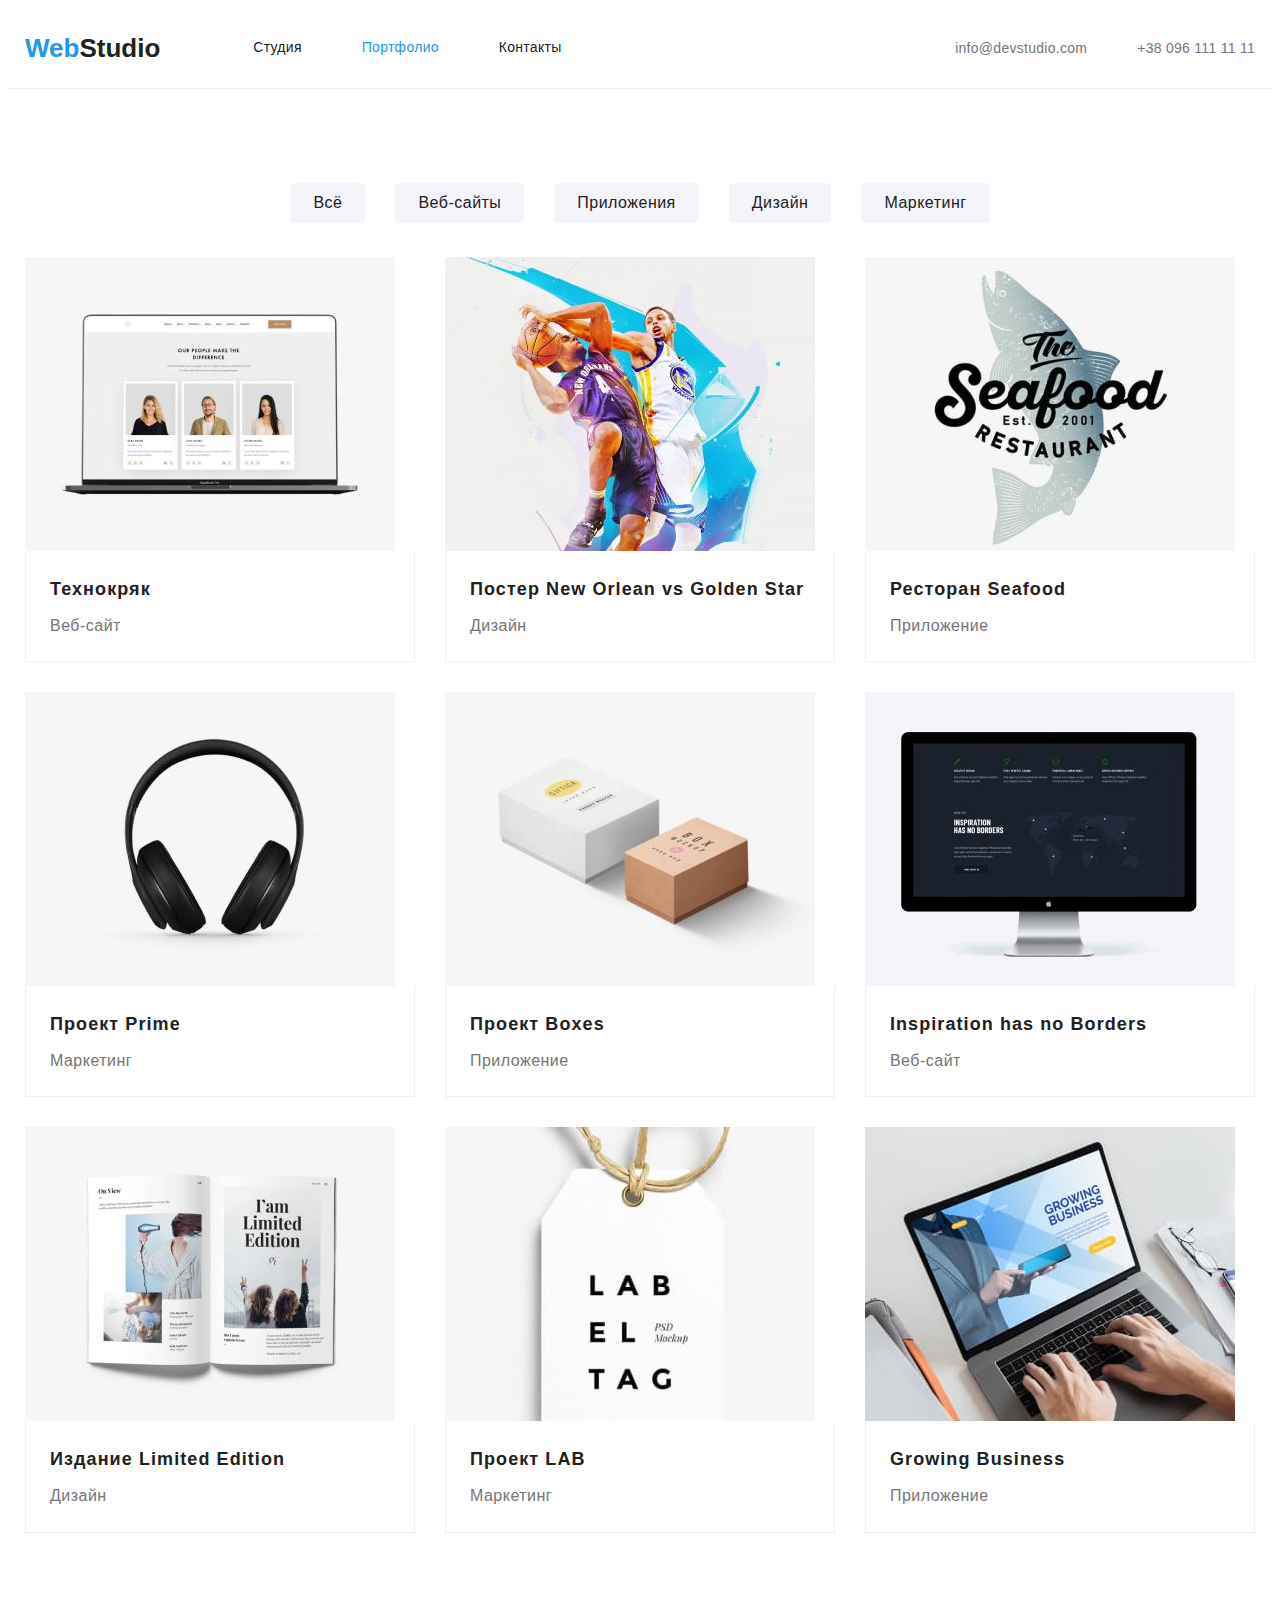
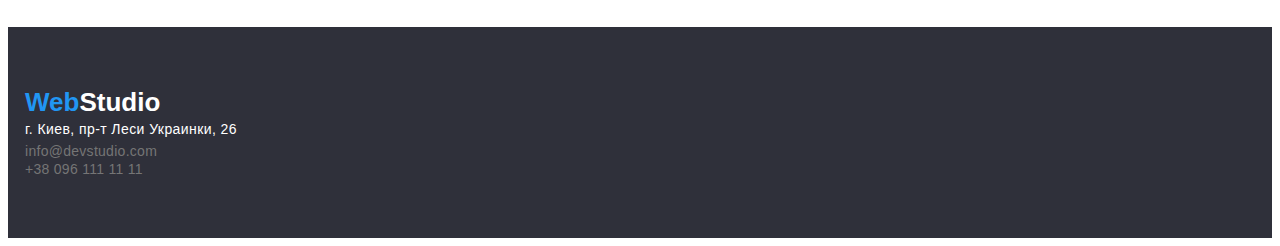
==== commit faeee1b8: "." ====
--- a/portfolio.html
+++ b/portfolio.html
@@ -36,11 +36,12 @@
             </ul>
         </div>
     </header>
+  
 
     <!--Novigation-->
     <main>
-        <section class="portfolio-list container">
-        <div class="saction-button">
+        <section class="portfolio-list ">
+        <div class="saction-button container">
             <h1 class="main-title hiden" >Портфолио</h1>
     <ul class="novigation-button list">
         <li class="novigation-button-list">
@@ -61,7 +62,7 @@
     </ul>
     </div>
     <!--Novigation img-->
-    <div class="saction-img">
+    <div class="saction-img container">
     <ul class="novigation-img list">
         <li class="img-list">
             <img class="img-link" src="./image/img1(1).jpg" alt="ноутбук" width="370">
--- a/css/style.css
+++ b/css/style.css
@@ -39,6 +39,7 @@
 }
 
 .header {
+  border-bottom: 1px solid #ececec;
   display: flex;
   align-items: center;
 }
@@ -161,6 +162,7 @@
   background: #2196f3;
   color: #ffffff;
   cursor: pointer;
+  border-radius: 4px;
 }
 /*ГЛАВНЫЕ ИДЕИ*/
 .idea-list {
@@ -219,21 +221,32 @@
   color: #212121;
 }
 /*кОМАНДА*/
-
+.team-list-item {
+  flex-basis: calc(100% / 4 - 30px);
+  margin-left: 30px;
+  margin-right: 30px;
+  box-shadow: 0px 1px 3px rgb(0 0 0 / 12%), 0px 1px 1px rgb(0 0 0 / 14%),
+    0px 2px 1px rgb(0 0 0 / 20%);
+  border-radius: 0px 0px 4px 4px;
+  background-color: #ffffff;
+}
+.team-content-wraper {
+  padding-top: 30px;
+  padding-bottom: 30px;
+  text-align: center;
+}
 .team-list {
   display: flex;
-}
-.team-list .team-list-item + .team-list-item {
-  padding-left: 30px;
-}
+  margin-top: -30px;
+  margin-left: -30px;
+}
+
 .team {
   padding-top: 94px;
   padding-bottom: 94px;
   background: #f5f4fa;
 }
-.team-list-img {
-  margin-bottom: 30px;
-}
+
 .team-title {
   margin-bottom: 50px;
   font-family: "Roboto", sans-serif;
@@ -254,6 +267,7 @@
   line-height: 1.18;
   letter-spacing: 0.03em;
   color: #212121;
+  margin-bottom: 10px;
 }
 .team-position {
   font-family: "Roboto", sans-serif;
@@ -310,8 +324,6 @@
   line-height: 1.14;
   letter-spacing: 0.02em;
   color: #757575;
-}
-
 }
 /*PORTFOLIO*/
 .portfolio-list {
@@ -361,6 +373,7 @@
   padding-left: 30px;
 }
 /*Novigation img*/
+
 .img-title {
   min-width: 294px;
   margin-bottom: 4px;
@@ -394,6 +407,7 @@
   margin-left: -30px;
 }
 .img-list {
+  flex-basis: calc(100% / 3 - 30px);
   margin-left: 30px;
   margin-top: 30px;
 }
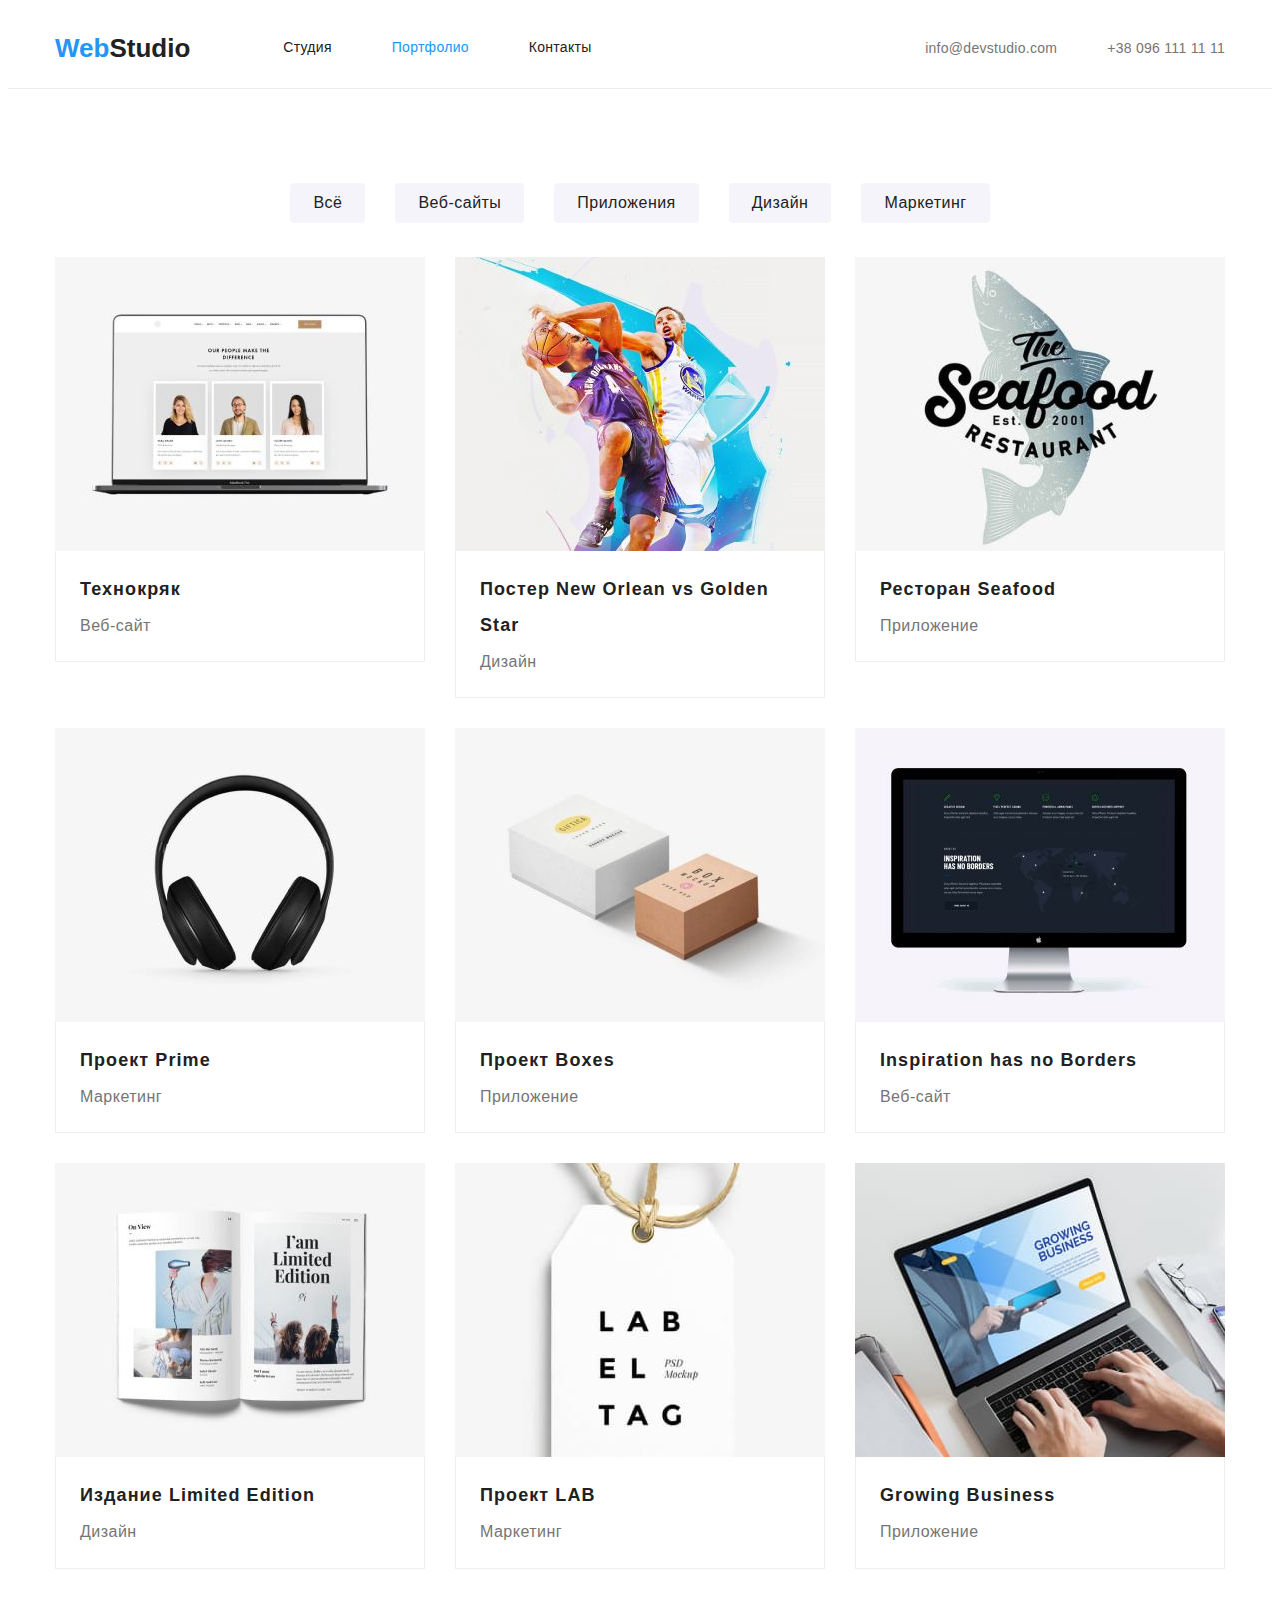
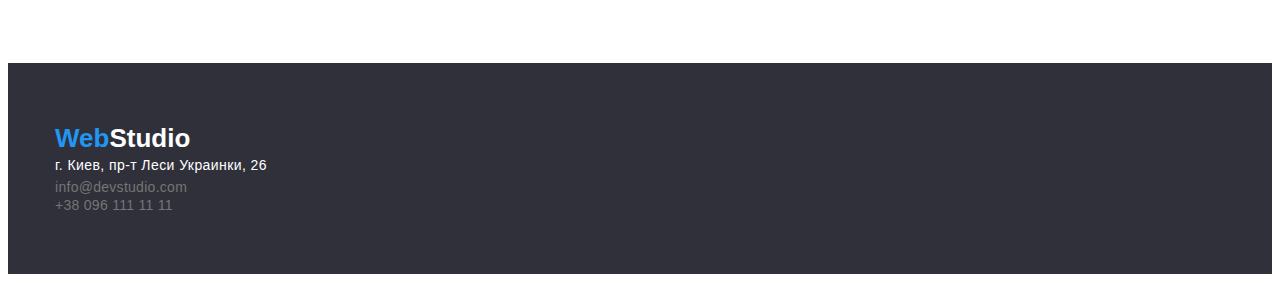
==== commit 05f950f0: "." ====
--- a/portfolio.html
+++ b/portfolio.html
@@ -72,28 +72,28 @@
             </div>
         </li>
         <li class="img-list">
-            <img class="img-link" src="./image/img1(2).jpg" alt="баскетболисты" width="370">
+            <img class="img-link" src="./image/img1(2).jpg" alt="баскетболисты" >
             <div class="img-discriptions">
             <h2 class="img-title"> Постер New Orlean vs Golden Star</h2>
             <h3 class="img-position">Дизайн</h3>
             </div>
         </li>
         <li class="img-list">
-            <img class="img-link" src="./image/img1(3).jpg" alt="логотип ресторана" width="370">
+            <img class="img-link" src="./image/img1(3).jpg" alt="логотип ресторана" >
             <div class="img-discriptions">
             <h2 class="img-title">Ресторан Seafood</h2>
             <h3 class="img-position">Приложение</h3>
             </div>
         </li>
         <li class="img-list">
-            <img class="img-link" src="./image/img1(4).jpg" alt="наушники" width="370">
+            <img class="img-link" src="./image/img1(4).jpg" alt="наушники" >
             <div class="img-discriptions">
             <h2 class="img-title">Проект Prime</h2>
             <h3 class="img-position">Маркетинг</h3>
             </div>
         </li>
         <li class="img-list">
-            <img class="img-link" src="./image/img1(5).jpg" alt="коробки" width="370">
+            <img class="img-link" src="./image/img1(5).jpg" alt="коробки" >
            <div class="img-discriptions">
              <h2 class="img-title">Проект Boxes</h2>
             <h3 class="img-position">Приложение</h3>
--- a/css/style.css
+++ b/css/style.css
@@ -14,6 +14,8 @@
 }
 img {
   display: block;
+  max-width: 100%;
+  height: auto;
 }
 
 body {
@@ -28,9 +30,9 @@
 }
 .container {
   margin: auto;
-  width: 1230px;
-  padding-left: 15px;
-  padding-right: 15px;
+  width: 1200px;
+  padding: 0 15px;
+  box-sizing: border-box;
 }
 /*ШАПКА*/
 .container-header {
@@ -221,10 +223,13 @@
   color: #212121;
 }
 /*кОМАНДА*/
+.team-section {
+  background: #f5f4fa;
+}
 .team-list-item {
   flex-basis: calc(100% / 4 - 30px);
   margin-left: 30px;
-  margin-right: 30px;
+  margin-top: 30px;
   box-shadow: 0px 1px 3px rgb(0 0 0 / 12%), 0px 1px 1px rgb(0 0 0 / 14%),
     0px 2px 1px rgb(0 0 0 / 20%);
   border-radius: 0px 0px 4px 4px;
@@ -244,7 +249,6 @@
 .team {
   padding-top: 94px;
   padding-bottom: 94px;
-  background: #f5f4fa;
 }
 
 .team-title {
@@ -394,26 +398,22 @@
   letter-spacing: 0.03em;
   color: #757575;
 }
-.img-link {
-  display: block;
-  max-width: 100%;
-  height: auto;
-  width: 370px;
-}
 .novigation-img {
   display: flex;
   flex-wrap: wrap;
   margin-top: -30px;
   margin-left: -30px;
 }
-.img-list {
-  flex-basis: calc(100% / 3 - 30px);
+.novigation-img .img-list {
+  flex-basis: calc((100% / 3) - 30px);
   margin-left: 30px;
   margin-top: 30px;
 }
 .img-discriptions {
   border: 1px solid #eeeeee;
   border-top: none;
-  padding: 20px 24px;
-  min-width: 322px;
-}
+  padding-top: 20px;
+  padding-right: 24px;
+  padding-left: 24px;
+  padding-bottom: 20px;
+}
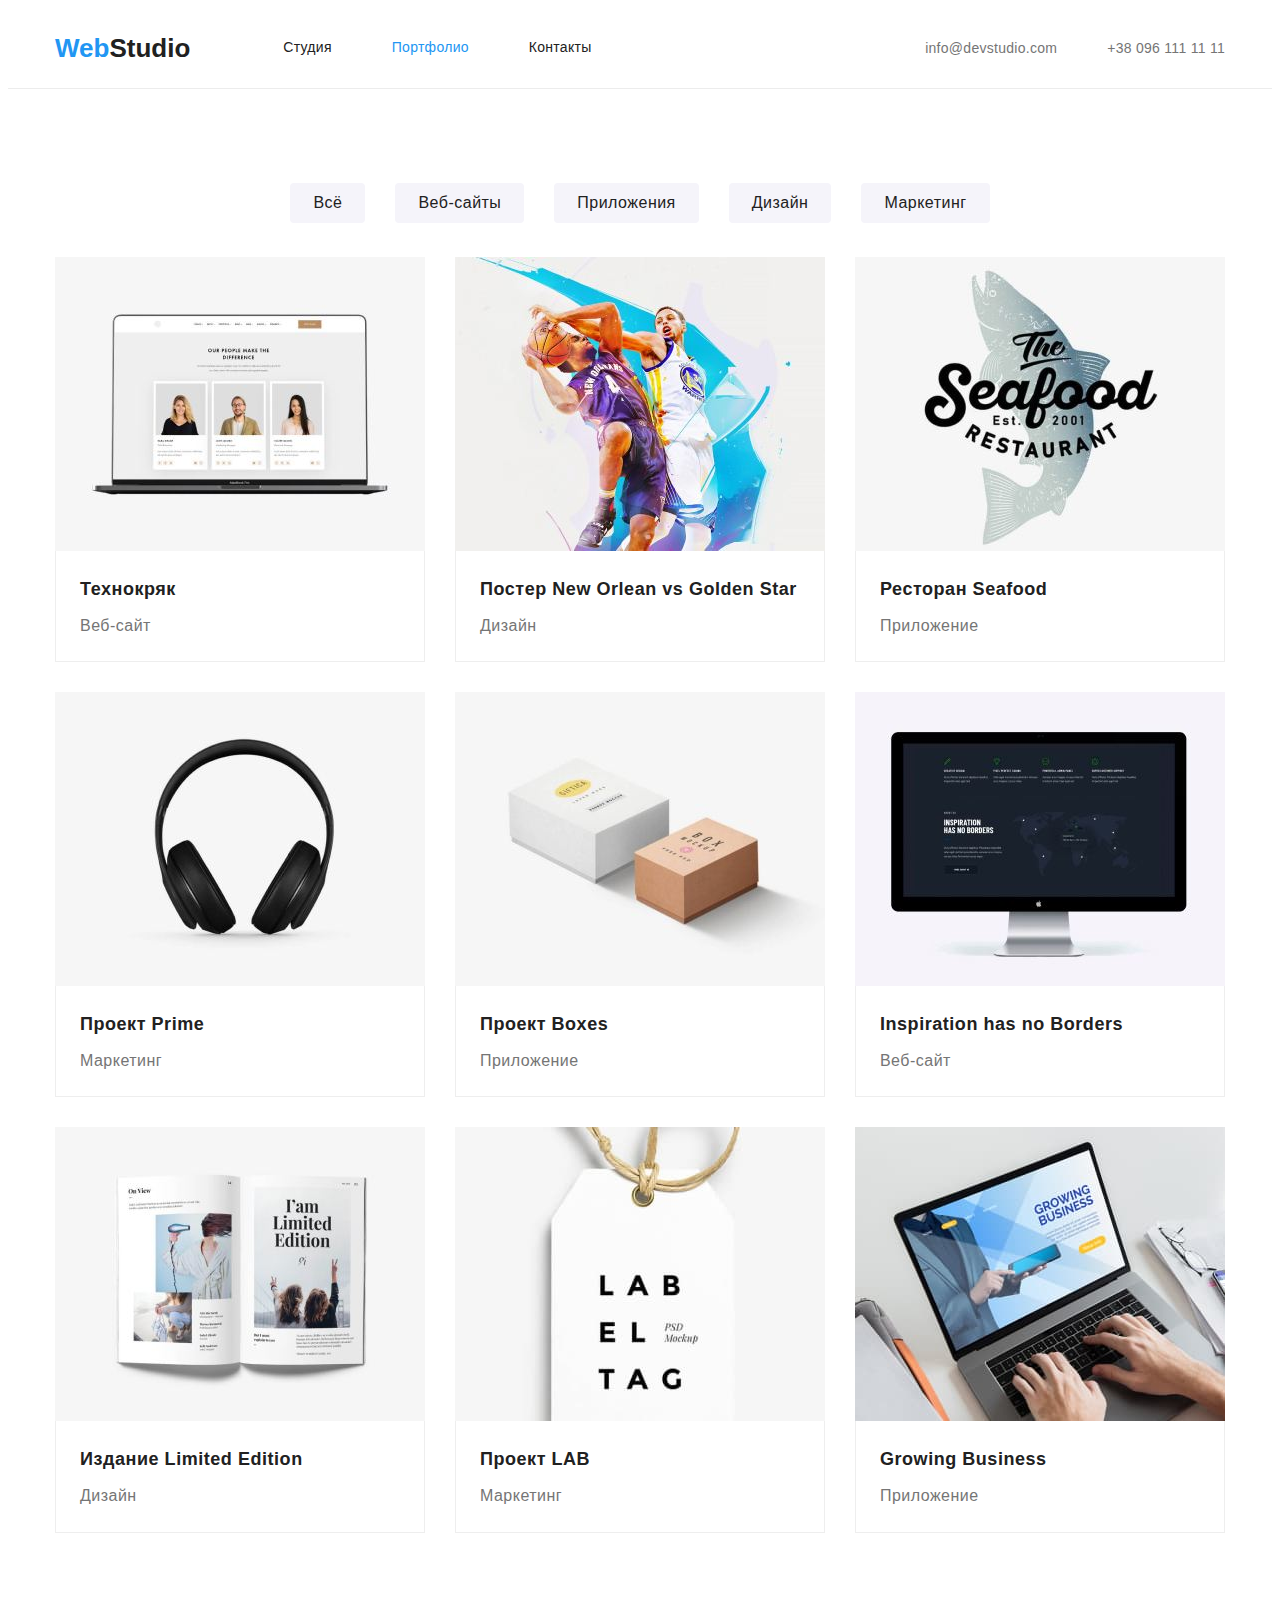
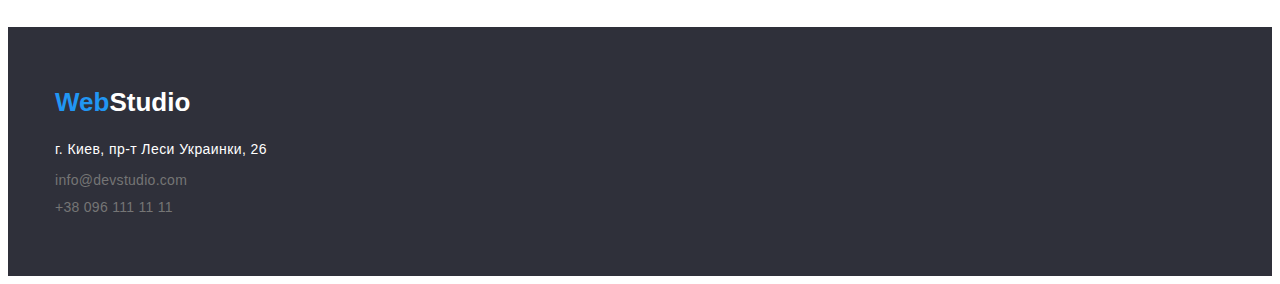
==== commit 2c3d6432: "." ====
--- a/portfolio.html
+++ b/portfolio.html
@@ -138,17 +138,17 @@
                 <a class="logo-footer link" href="./index.html"> <span class="logo-web">Web</span><span
                         class="logo-web-stodio">Studio</span> </a>
             </div>
-            <div class="container">
+            <div class="adress container">
                 <ul class="contact-link-footer list">
-                    <li>
+                    <li class="cont-list">
                         <a class=" address-link link" href="https://goo.gl/maps/ojynZYhiJymS1GTQ6" target="_blank"
                             rel="noopener noreferrer">г.
                             Киев, пр-т Леси Украинки, 26</a>
                     </li>
-                    <li>
+                    <li class="cont-list">
                         <a class="tel-link-footer link" href="mailto:info@devstudio.com">info@devstudio.com</a>
                     </li>
-                    <li>
+                    <li class="cont-list">
                         <a class="mail-link-footer link" href="tel:+380961111111">+38 096 111 11 11</a>
                     </li>
                 </ul>
--- a/css/style.css
+++ b/css/style.css
@@ -16,6 +16,7 @@
   display: block;
   max-width: 100%;
   height: auto;
+  white-space: nowrap;
 }
 
 body {
@@ -283,13 +284,18 @@
   color: #757575;
 }
 /*ПОДВАЛ*/
+.cont-list:not(:last-child) {
+  margin-bottom: 9px;
+}
 .class-footer {
   padding-top: 60px;
   padding-bottom: 60px;
   background: #2f303a;
 }
+.adress {
+  margin-top: 20px;
+}
 .logo-footer {
-  margin-bottom: 20px;
   font-family: "Raleway", sans-serif;
   font-style: normal;
   font-weight: bold;
@@ -379,17 +385,15 @@
 /*Novigation img*/
 
 .img-title {
-  min-width: 294px;
   margin-bottom: 4px;
-  font-family: "Roboto", sans-serif;
-  font-style: normal;
-  font-weight: bold;
+  font-weight: 700;
   font-size: 18px;
   line-height: 2;
-  letter-spacing: 0.06em;
+  letter-spacing: 0.03em;
   color: #212121;
 }
 .img-position {
+  display: inline-block;
   font-family: "Roboto", sans-serif;
   font-style: normal;
   font-weight: normal;
@@ -405,15 +409,17 @@
   margin-left: -30px;
 }
 .novigation-img .img-list {
-  flex-basis: calc((100% / 3) - 30px);
+  flex-basis: calc((100% - 90px) / 3);
   margin-left: 30px;
   margin-top: 30px;
 }
 .img-discriptions {
-  border: 1px solid #eeeeee;
-  border-top: none;
+  display: block;
+  padding-left: 24px;
+  padding-right: 24px;
   padding-top: 20px;
-  padding-right: 24px;
-  padding-left: 24px;
   padding-bottom: 20px;
-}
+  border-left: 1px solid #eeeeee;
+  border-bottom: 1px solid #eeeeee;
+  border-right: 1px solid #eeeeee;
+}
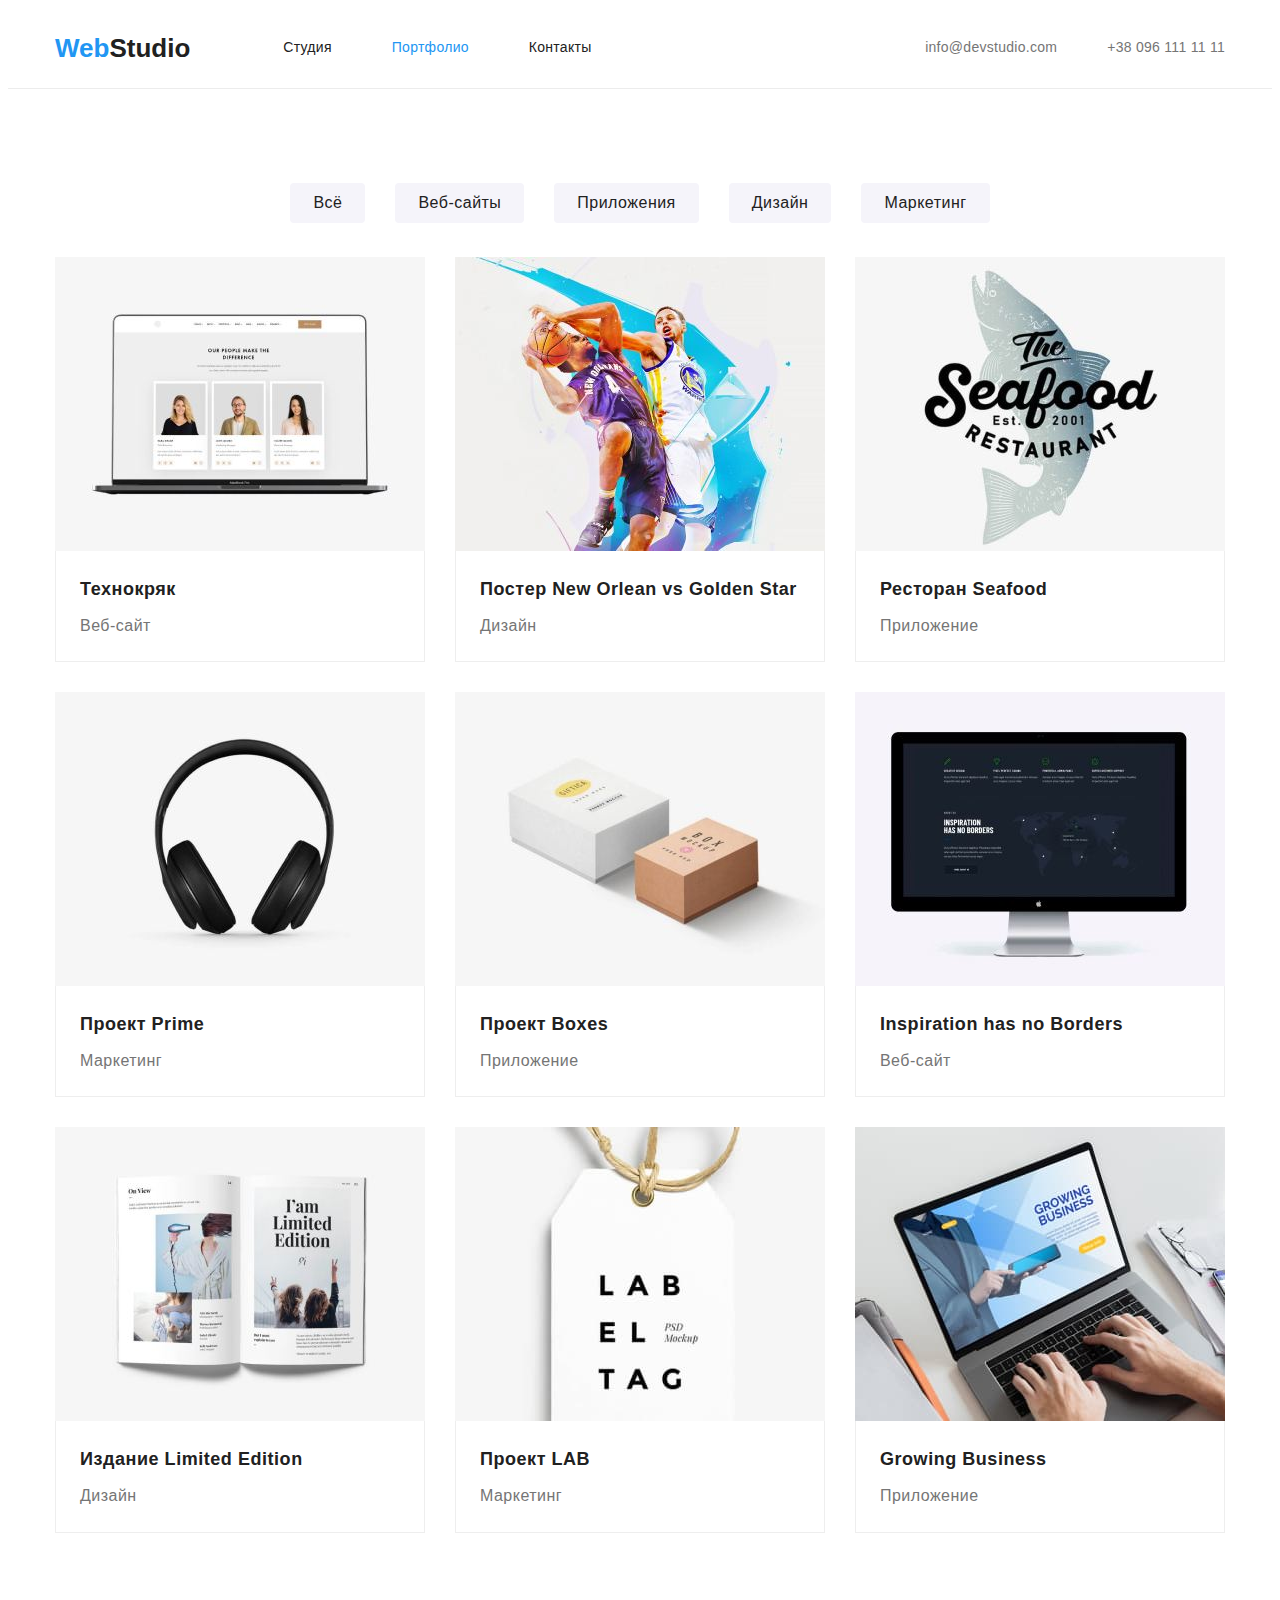
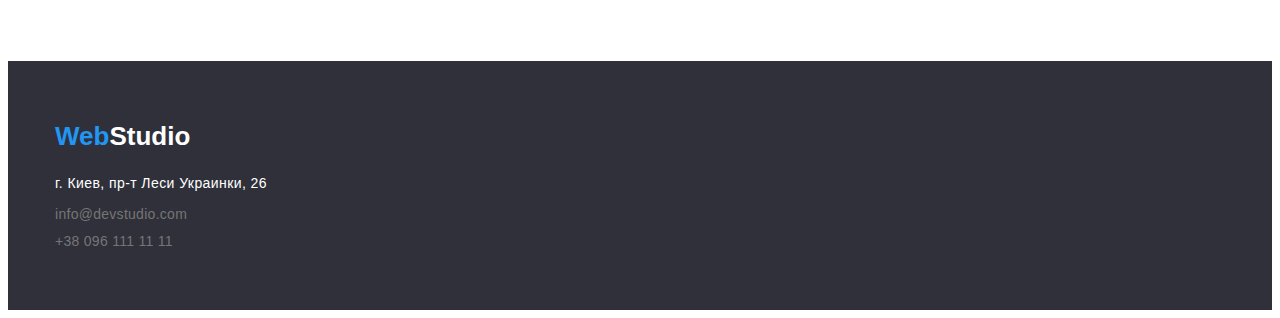
==== commit ce6e7721: "." ====
--- a/portfolio.html
+++ b/portfolio.html
@@ -20,7 +20,7 @@
                         class="logo-studio">Studio</span> </a>
                 <ul class=" novigation-list list">
                     <li class="novigation-item">
-                        <a class="navigation-link link" href="./index.html">Студия</a>
+                        <a class="navigation-link link " href="./index.html">Студия</a>
                     </li>
                     <li class="novigation-item">
                         <a class="navigation-link link active" href="./portfolio.html"> Портфолио</a>
@@ -31,8 +31,9 @@
                 </ul>
             </nav>
             <ul class="contact-link list">
-                <li><a class="tel-link link" href="mailto:info@devstudio.com">info@devstudio.com</a></li>
-                <li><a class="mail-link link" href="tel:+380961111111">+38 096 111 11 11</a></li>
+                <li class="contact-link-list"><a class="tel-link link"
+                        href="mailto:info@devstudio.com">info@devstudio.com</a></li>
+                <li class="contact-link-list"><a class="mail-link link" href="tel:+380961111111">+38 096 111 11 11</a></li>
             </ul>
         </div>
     </header>
@@ -60,9 +61,7 @@
             <button class="novigation-button-link" type="button">Маркетинг</button>
         </li>
     </ul>
-    </div>
     <!--Novigation img-->
-    <div class="saction-img container">
     <ul class="novigation-img list">
         <li class="img-list">
             <img class="img-link" src="./image/img1(1).jpg" alt="ноутбук" width="370">
@@ -128,17 +127,15 @@
             </div>
         </li>
     </ul>
-    </div>
+    </div> 
     </section>
     </main>
     <!--Подвал-->
-    <section class=" class-footer">
         <footer class="footer">
             <div class="container">
                 <a class="logo-footer link" href="./index.html"> <span class="logo-web">Web</span><span
                         class="logo-web-stodio">Studio</span> </a>
-            </div>
-            <div class="adress container">
+            <address class="adress">
                 <ul class="contact-link-footer list">
                     <li class="cont-list">
                         <a class=" address-link link" href="https://goo.gl/maps/ojynZYhiJymS1GTQ6" target="_blank"
@@ -152,9 +149,8 @@
                         <a class="mail-link-footer link" href="tel:+380961111111">+38 096 111 11 11</a>
                     </li>
                 </ul>
+            </address>
             </div>
         </footer>
-    </section>
-    
 </body>
 </html>--- a/css/style.css
+++ b/css/style.css
@@ -67,8 +67,11 @@
   margin-left: auto;
   display: flex;
 }
-.contact-link .contact-inf + .contact-inf {
-  margin-left: 50px;
+.contact-link-list {
+  display: block;
+}
+.contact-link-list:not(:last-child) {
+  margin-right: 50px;
 }
 .logo {
   margin-right: 93px;
@@ -103,7 +106,6 @@
 }
 
 .tel-link {
-  margin-right: 50px;
   font-family: "Roboto", sans-serif;
   font-style: normal;
   font-weight: 500;
@@ -111,6 +113,9 @@
   line-height: 1.14;
   letter-spacing: 0.02em;
   color: #757575;
+  display: block;
+  padding-top: 32px;
+  padding-bottom: 32px;
 }
 .tel-link:hover,
 .tel-link:focus {
@@ -124,6 +129,9 @@
   line-height: 1.14;
   letter-spacing: 0.02em;
   color: #757575;
+  display: block;
+  padding-top: 32px;
+  padding-bottom: 32px;
 }
 .mail-link:hover,
 .mail.link:focus {
@@ -287,20 +295,19 @@
 .cont-list:not(:last-child) {
   margin-bottom: 9px;
 }
-.class-footer {
+.footer {
   padding-top: 60px;
   padding-bottom: 60px;
   background: #2f303a;
 }
-.adress {
-  margin-top: 20px;
-}
 .logo-footer {
   font-family: "Raleway", sans-serif;
   font-style: normal;
   font-weight: bold;
   font-size: 26px;
   line-height: 1.19;
+  display: block;
+  margin-bottom: 20px;
 }
 
 .address-link {
